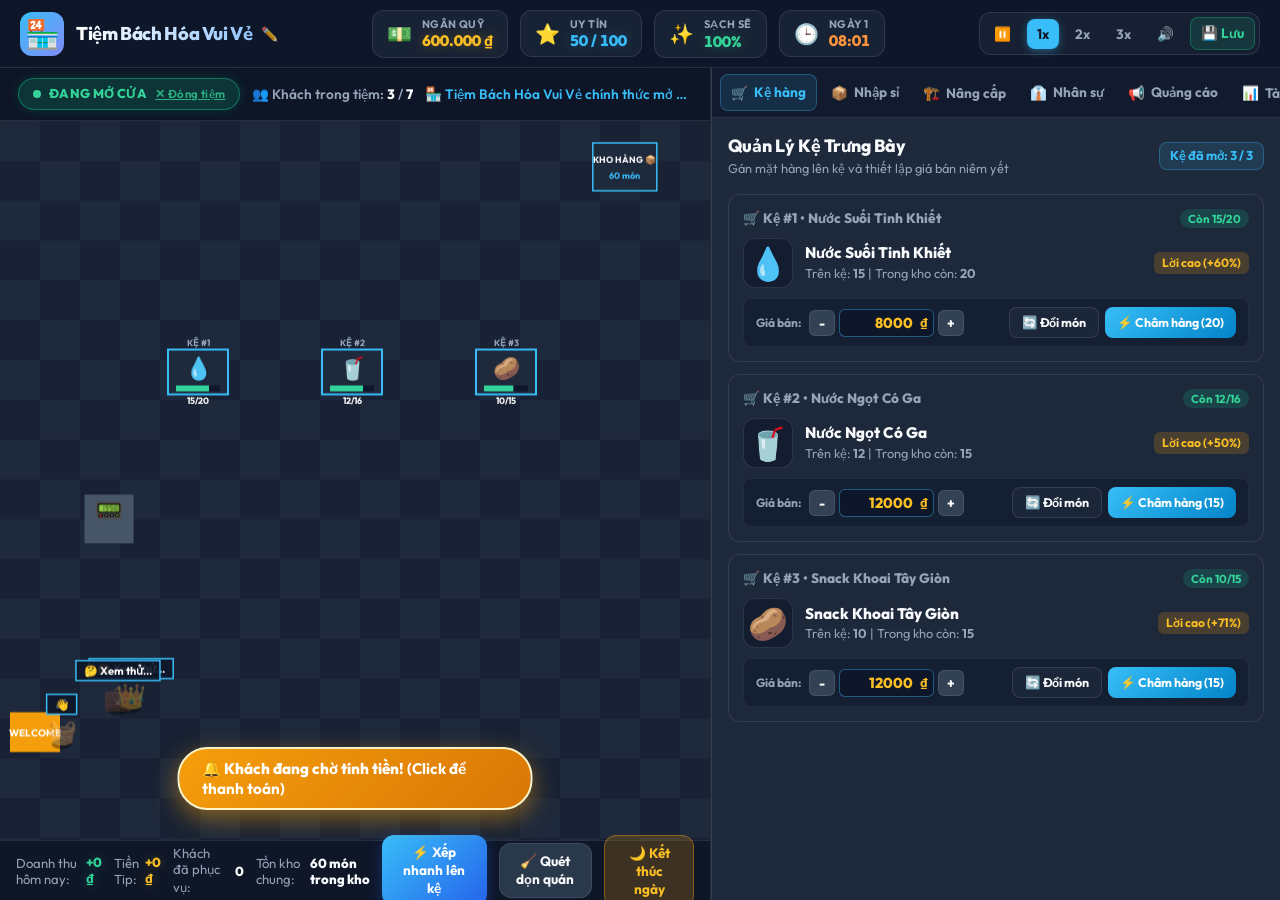
==== shopkeeping_sim/index.html @ 3ed3122b "init" ====
<!DOCTYPE html>
<html lang="vi">
<head>
  <meta charset="UTF-8">
  <meta name="viewport" content="width=device-width, initial-scale=1.0">
  <title>Shopkeeper Simulator - Tiệm Tạp Hóa Thịnh Vượng</title>
  <meta name="description" content="Game mô phỏng quản lý tiệm tạp hóa, siêu thị mini vui nhộn với đầy đủ tính năng nhập hàng, định giá, nâng cấp, nhân viên và sự kiện ngẫu nhiên!">
  <link rel="preconnect" href="https://fonts.googleapis.com">
  <link rel="preconnect" href="https://fonts.gstatic.com" crossorigin>
  <link href="https://fonts.googleapis.com/css2?family=Outfit:wght@400;500;600;700;800&family=Nunito:wght@400;600;700;800;900&display=swap" rel="stylesheet">
  <link rel="stylesheet" href="style.css">
</head>
<body>
  <div id="game-container">
    <!-- TOP HEADER / STATUS BAR -->
    <header id="top-bar">
      <div class="brand">
        <span class="store-icon">🏪</span>
        <div class="store-name-container">
          <h1 id="store-name-display" title="Nhấp để đổi tên">Tiệm Bách Hóa Vui Vẻ</h1>
          <button id="btn-edit-name" title="Đổi tên quán">✏️</button>
        </div>
      </div>

      <div class="stats-group">
        <div class="stat-pill money-pill" title="Tiền mặt hiện tại">
          <span class="pill-icon">💵</span>
          <div class="pill-info">
            <span class="pill-label">Ngân quỹ</span>
            <span id="stat-money" class="pill-value text-gold">500.000 ₫</span>
          </div>
        </div>

        <div class="stat-pill rep-pill" title="Danh tiếng cửa hàng (Ảnh hưởng đến lượng khách)">
          <span class="pill-icon">⭐</span>
          <div class="pill-info">
            <span class="pill-label">Uy tín</span>
            <span id="stat-reputation" class="pill-value text-cyan">50 / 100</span>
          </div>
        </div>

        <div class="stat-pill cleanliness-pill" title="Độ sạch sẽ cửa hàng">
          <span class="pill-icon">✨</span>
          <div class="pill-info">
            <span class="pill-label">Sạch sẽ</span>
            <span id="stat-cleanliness" class="pill-value text-green">100%</span>
          </div>
        </div>

        <div class="stat-pill time-pill" title="Thời gian trong ngày">
          <span class="pill-icon">🕒</span>
          <div class="pill-info">
            <span class="pill-label" id="day-counter">Ngày 1</span>
            <span id="clock-display" class="pill-value text-orange">08:00</span>
          </div>
        </div>
      </div>

      <div class="speed-controls">
        <button id="btn-speed-pause" class="btn-ctrl" title="Tạm dừng">⏸️</button>
        <button id="btn-speed-1" class="btn-ctrl active" title="Tốc độ 1x">1x</button>
        <button id="btn-speed-2" class="btn-ctrl" title="Tốc độ 2x">2x</button>
        <button id="btn-speed-3" class="btn-ctrl" title="Tốc độ 3x">3x</button>
        <button id="btn-audio-toggle" class="btn-ctrl" title="Bật/Tắt âm thanh">🔊</button>
        <button id="btn-quick-save" class="btn-ctrl btn-save-quick" title="Lưu game ngay lập tức">💾 Lưu</button>
      </div>
    </header>

    <!-- FLOATING TOAST NOTIFICATION CONTAINER -->
    <div id="game-toast-container" class="toast-container"></div>

    <!-- MAIN INTERFACE: CANVAS SIMULATION + RIGHT CONTROL TABS -->
    <main id="main-content">
      <!-- LEFT: INTERACTIVE SHOP CANVAS & BOTTOM QUICK ACTIONS -->
      <section id="shop-view-section">
        <div class="canvas-header-info">
          <button id="btn-toggle-store" class="store-status-btn open" title="Nhấp để Mở hoặc Đóng cửa hàng">
            <span class="pulse-dot"></span>
            <span id="store-status-text">ĐANG MỞ CỬA</span>
            <span class="status-action-hint">✕ Đóng tiệm</span>
          </button>
          <div class="visitors-badge">👥 Khách trong tiệm: <span id="customer-count">0</span> / <span id="store-capacity">6</span></div>
          <div class="event-ticker" id="event-ticker">Chào mừng đến với cửa hàng! Hãy nhập hàng lên kệ để bắt đầu bán.</div>
        </div>

        <div class="canvas-wrapper">
          <canvas id="shop-canvas"></canvas>
          <!-- Floating interactive overlays / notifications on canvas -->
          <div id="canvas-overlay-container"></div>
          <!-- Quick cashier register prompt mini-game or manual click -->
          <div id="cashier-zone-prompt" class="cashier-prompt hidden">
            <div class="cashier-bubble">
              <span class="bubble-icon">🔔</span>
              <span>Khách đang chờ tính tiền! <b>(Click để thanh toán)</b></span>
            </div>
          </div>
          <!-- Banner overlay when shop is closed -->
          <div id="shop-closed-banner" class="shop-closed-overlay hidden">
            <div class="closed-card">
              <div class="closed-icon">🔒</div>
              <h3>CỬA HÀNG ĐANG TẠM ĐÓNG</h3>
              <p>Khách sẽ không vào. Bạn có thể thoải mái nhập hàng, đổi giá, sắp xếp kệ hoặc dọn dẹp quán!</p>
              <div class="closed-action-buttons">
                <button id="btn-overlay-reopen" class="btn-primary-small">🟢 Mở Cửa Đón Khách</button>
                <button id="btn-overlay-endday" class="btn-secondary-small">🌙 Kết Thúc Ngày Sớm</button>
              </div>
            </div>
          </div>
        </div>

        <!-- BOTTOM QUICK STATS & EVENT FEED -->
        <div id="bottom-quick-bar">
          <div class="quick-metric">
            <span class="metric-title">Doanh thu hôm nay:</span>
            <span id="metric-today-revenue" class="metric-val text-green">+0 ₫</span>
          </div>
          <div class="quick-metric">
            <span class="metric-title">Tiền Tip:</span>
            <span id="metric-today-tips" class="metric-val text-gold">+0 ₫</span>
          </div>
          <div class="quick-metric">
            <span class="metric-title">Khách đã phục vụ:</span>
            <span id="metric-today-served" class="metric-val">0</span>
          </div>
          <div class="quick-metric">
            <span class="metric-title">Tồn kho chung:</span>
            <span id="metric-total-stock" class="metric-val">0 món</span>
          </div>
          <button id="btn-quick-restock" class="btn-action pulse" title="Xếp tự động toàn bộ hàng từ kho lên các kệ còn trống">
            ⚡ Xếp nhanh lên kệ
          </button>
          <button id="btn-clean-store" class="btn-action-secondary" title="Dọn rác, lau sàn tiệm (+10% sạch sẽ)">
            🧹 Quét dọn quán
          </button>
          <button id="btn-end-day-early" class="btn-action-warning" title="Đóng cửa và kết toán doanh thu ngày hôm nay">
            🌙 Kết thúc ngày
          </button>
        </div>
      </section>

      <!-- RIGHT: TABBED MANAGEMENT HUB -->
      <aside id="management-hub">
        <!-- TAB NAVIGATION -->
        <nav class="hub-tabs">
          <button class="hub-tab active" data-tab="tab-shelves">
            <span class="tab-icon">🛒</span>
            <span class="tab-text">Kệ hàng</span>
          </button>
          <button class="hub-tab" data-tab="tab-market">
            <span class="tab-icon">📦</span>
            <span class="tab-text">Nhập sỉ</span>
          </button>
          <button class="hub-tab" data-tab="tab-upgrades">
            <span class="tab-icon">🏗️</span>
            <span class="tab-text">Nâng cấp</span>
          </button>
          <button class="hub-tab" data-tab="tab-staff">
            <span class="tab-icon">👔</span>
            <span class="tab-text">Nhân sự</span>
          </button>
          <button class="hub-tab" data-tab="tab-marketing">
            <span class="tab-icon">📢</span>
            <span class="tab-text">Quảng cáo</span>
          </button>
          <button class="hub-tab" data-tab="tab-finance">
            <span class="tab-icon">📊</span>
            <span class="tab-text">Tài chính</span>
          </button>
        </nav>

        <!-- TAB CONTENTS -->
        <div class="hub-content-container">
          <!-- 1. TAB SHELVES & PRICING -->
          <div id="tab-shelves" class="tab-pane active">
            <div class="pane-header">
              <div class="pane-title-group">
                <h3>Quản Lý Kệ Trưng Bày</h3>
                <p class="subtext">Gán mặt hàng lên kệ và thiết lập giá bán niêm yết</p>
              </div>
              <span class="shelf-count-badge" id="shelf-usage-badge">Kệ: 3 / 3</span>
            </div>

            <!-- Shelf Grid -->
            <div id="shelves-list" class="shelves-grid">
              <!-- Dynamically populated via JS -->
            </div>
          </div>

          <!-- 2. TAB WHOLESALE MARKET -->
          <div id="tab-market" class="tab-pane">
            <div class="pane-header">
              <div class="pane-title-group">
                <h3>Chợ Đầu Mối (Nhập Hàng Sỉ)</h3>
                <p class="subtext">Giá cả biến động hàng ngày theo thị trường. Nhập nhiều để có giá tốt!</p>
              </div>
              <div class="warehouse-badge">
                Kho: <span id="wh-used">0</span> / <span id="wh-max">50</span>
              </div>
            </div>

            <div class="category-filter-bar" id="market-filter-bar">
              <button class="filter-chip active" data-cat="all">Tất cả</button>
              <button class="filter-chip" data-cat="drink">🥤 Đồ uống</button>
              <button class="filter-chip" data-cat="snack">🍿 Bánh kẹo</button>
              <button class="filter-chip" data-cat="food">🍜 Đồ ăn nhanh</button>
              <button class="filter-chip" data-cat="daily">🧴 Nhu yếu phẩm</button>
              <button class="filter-chip" data-cat="tech">🎧 Điện tử</button>
            </div>

            <div id="market-items-list" class="market-catalog">
              <!-- Dynamically populated -->
            </div>
          </div>

          <!-- 3. TAB STORE UPGRADES -->
          <div id="tab-upgrades" class="tab-pane">
            <div class="pane-header">
              <div class="pane-title-group">
                <h3>Nâng Cấp Cửa Hàng & Tiện Ích</h3>
                <p class="subtext">Tăng sức chứa, mở thêm kệ, thu hút khách VIP và tăng tốc thanh toán</p>
              </div>
            </div>

            <div id="upgrades-list" class="upgrades-container">
              <!-- Dynamically populated -->
            </div>
          </div>

          <!-- 4. TAB STAFF / NHÂN SỰ -->
          <div id="tab-staff" class="tab-pane">
            <div class="pane-header">
              <div class="pane-title-group">
                <h3>Tuyển Dụng & Nhân Sự</h3>
                <p class="subtext">Thuê nhân viên giúp tự động hóa khâu thu ngân, bốc dỡ hàng và quét dọn</p>
              </div>
              <span class="wage-summary-badge" id="daily-wage-badge">Lương/ngày: 0 ₫</span>
            </div>

            <div id="staff-list" class="staff-container">
              <!-- Dynamically populated -->
            </div>
          </div>

          <!-- 5. TAB MARKETING -->
          <div id="tab-marketing" class="tab-pane">
            <div class="pane-header">
              <div class="pane-title-group">
                <h3>Chiến Dịch Truyền Thông & Marketing</h3>
                <p class="subtext">Quảng bá cửa hàng để thu hút đông đảo khách và nhiều tệp khách hàng sang chảnh</p>
              </div>
            </div>

            <div id="marketing-list" class="marketing-container">
              <!-- Dynamically populated -->
            </div>
          </div>

          <!-- 6. TAB FINANCE & LOGS -->
          <div id="tab-finance" class="tab-pane">
            <div class="pane-header">
              <div class="pane-title-group">
                <h3>Báo Cáo Tài Chính & Lịch Sử</h3>
                <p class="subtext">Theo dõi doanh thu, chi phí, biên lợi nhuận và đánh giá từ khách</p>
              </div>
            </div>

            <div class="finance-cards-row">
              <div class="fin-card">
                <span class="fin-label">Tổng doanh thu tích lũy</span>
                <span id="fin-alltime-rev" class="fin-val text-green">0 ₫</span>
              </div>
              <div class="fin-card">
                <span class="fin-label">Tổng tiền Tip tích lũy</span>
                <span id="fin-alltime-tips" class="fin-val text-gold">0 ₫</span>
              </div>
              <div class="fin-card">
                <span class="fin-label">Tổng lợi nhuận ròng</span>
                <span id="fin-alltime-profit" class="fin-val text-gold">0 ₫</span>
              </div>
              <div class="fin-card">
                <span class="fin-label">Tổng khách đã phục vụ</span>
                <span id="fin-alltime-customers" class="fin-val text-cyan">0</span>
              </div>
              <div class="fin-card">
                <span class="fin-label">Khách hài lòng</span>
                <span id="fin-satisfaction-rate" class="fin-val text-orange">100%</span>
              </div>
            </div>

            <h4 class="section-title">Nhật ký hoạt động gần đây</h4>
            <div id="activity-log" class="activity-log-box">
              <!-- Logs populated here -->
            </div>

            <div class="save-game-controls">
              <button id="btn-manual-save" class="btn-util">💾 Lưu Game</button>
              <button id="btn-export-save" class="btn-util">📤 Xuất Save</button>
              <button id="btn-import-save" class="btn-util">📥 Nhập Save</button>
              <button id="btn-reset-game" class="btn-util btn-danger">🔄 Chơi lại từ đầu</button>
            </div>
          </div>
        </div>
      </aside>
    </main>
  </div>

  <!-- MODAL: DAILY END SUMMARY REPORT -->
  <div id="modal-daily-report" class="modal-backdrop hidden">
    <div class="modal-card report-modal">
      <div class="modal-header">
        <div class="report-title-icon">📊</div>
        <div>
          <h2 id="report-day-title">Tổng Kết Ngày 1</h2>
          <p class="report-subtitle">Cửa hàng đóng cửa nghỉ ngơi & kiểm toán doanh thu</p>
        </div>
      </div>

      <div class="modal-body">
        <div class="report-summary-box">
          <div class="report-line">
            <span>Doanh thu bán lẻ:</span>
            <b id="rep-income" class="text-green">+0 ₫</b>
          </div>
          <div class="report-line">
            <span>Tiền Tip khách tặng 💖:</span>
            <b id="rep-tips" class="text-gold">+0 ₫</b>
          </div>
          <div class="report-line">
            <span>Tiền vốn nhập hàng:</span>
            <b id="rep-cost-goods" class="text-danger">-0 ₫</b>
          </div>
          <div class="report-line">
            <span>Chi phí mặt bằng & điện nước:</span>
            <b id="rep-rent" class="text-danger">-50.000 ₫</b>
          </div>
          <div class="report-line">
            <span>Tiền lương nhân viên:</span>
            <b id="rep-wages" class="text-danger">-0 ₫</b>
          </div>
          <div class="report-line">
            <span>Chi phí Marketing:</span>
            <b id="rep-marketing" class="text-danger">-0 ₫</b>
          </div>
          <hr class="report-divider">
          <div class="report-line total-line">
            <span>LỢI NHUẬN RÒNG TRONG NGÀY:</span>
            <b id="rep-net-profit" class="text-gold">+0 ₫</b>
          </div>
        </div>

        <div class="report-customer-feedback">
          <h4>Nhận xét của khách hàng hôm nay:</h4>
          <div id="report-reviews-container" class="reviews-list">
            <!-- Review items -->
          </div>
        </div>
      </div>

      <div class="modal-footer">
        <button id="btn-start-next-day" class="btn-primary-large">
          ☀️ Bắt đầu Ngày Mới Tiếp Theo
        </button>
      </div>
    </div>
  </div>

  <!-- MODAL: RANDOM EVENT POPUP -->
  <div id="modal-event" class="modal-backdrop hidden">
    <div class="modal-card event-modal">
      <div class="event-icon-badge" id="event-modal-icon">⚡</div>
      <h2 id="event-modal-title">Sự Kiện Bất Ngờ!</h2>
      <p id="event-modal-desc" class="event-desc">Nội dung sự kiện...</p>
      <div id="event-modal-choices" class="event-choices-row">
        <!-- Option buttons dynamically generated -->
      </div>
    </div>
  </div>

  <!-- MODAL: ASSIGN ITEM TO SHELF -->
  <div id="modal-assign-shelf" class="modal-backdrop hidden">
    <div class="modal-card shelf-assign-modal">
      <div class="modal-header">
        <h3 id="assign-shelf-title">Chọn Món Hàng Bày Lên Kệ</h3>
        <button class="btn-close-modal" id="btn-close-assign-modal">✕</button>
      </div>
      <div class="modal-body">
        <p class="subtext">Chọn một loại hàng hóa từ Kho lưu trữ để đặt lên kệ này:</p>
        <div id="warehouse-selection-grid" class="wh-pick-grid">
          <!-- Selection items -->
        </div>
      </div>
    </div>
  </div>

  <!-- HIDDEN FILE INPUT FOR IMPORT -->
  <input type="file" id="file-input-save" accept=".json" style="display: none;">

  <!-- SCRIPTS -->
  <script src="audio.js"></script>
  <script src="data.js"></script>
  <script src="game.js"></script>
</body>
</html>
---- shopkeeping_sim/style.css ----
:root {
  --bg-dark: #0f172a;
  --bg-panel: #1e293b;
  --bg-card: rgba(30, 41, 59, 0.85);
  --bg-card-hover: rgba(51, 65, 85, 0.9);
  --bg-subtle: #334155;
  --border-color: rgba(148, 163, 184, 0.18);
  --border-glow: rgba(56, 189, 248, 0.4);
  
  --primary: #38bdf8;
  --primary-hover: #0ea5e9;
  --secondary: #818cf8;
  --accent: #f59e0b;
  --success: #10b981;
  --danger: #ef4444;
  --warning: #f59e0b;
  --info: #06b6d4;

  --text-main: #f8fafc;
  --text-muted: #94a3b8;
  --text-dim: #64748b;
  
  --radius-sm: 8px;
  --radius-md: 12px;
  --radius-lg: 16px;
  --radius-xl: 20px;

  --shadow-sm: 0 2px 8px rgba(0, 0, 0, 0.2);
  --shadow-md: 0 6px 20px rgba(0, 0, 0, 0.3);
  --shadow-lg: 0 12px 32px rgba(0, 0, 0, 0.45);
  --shadow-glow: 0 0 20px rgba(56, 189, 248, 0.25);
  --shadow-gold: 0 0 20px rgba(245, 158, 11, 0.3);
}

* {
  margin: 0;
  padding: 0;
  box-sizing: border-box;
  font-family: 'Outfit', 'Nunito', -apple-system, BlinkMacSystemFont, sans-serif;
  user-select: none;
}

body {
  background-color: var(--bg-dark);
  color: var(--text-main);
  min-height: 100vh;
  display: flex;
  flex-direction: column;
  overflow: hidden;
  background-image: 
    radial-gradient(circle at 10% 20%, rgba(56, 189, 248, 0.08) 0%, transparent 40%),
    radial-gradient(circle at 90% 80%, rgba(129, 140, 248, 0.08) 0%, transparent 40%),
    radial-gradient(circle at 50% 50%, rgba(16, 185, 129, 0.04) 0%, transparent 60%);
}

/* CONTAINER */
#game-container {
  display: flex;
  flex-direction: column;
  height: 100vh;
  width: 100vw;
  overflow: hidden;
}

/* TOP STATUS BAR */
#top-bar {
  height: 68px;
  background: rgba(15, 23, 42, 0.9);
  backdrop-filter: blur(12px);
  border-bottom: 1px solid var(--border-color);
  display: flex;
  align-items: center;
  justify-content: space-between;
  padding: 0 20px;
  gap: 16px;
  z-index: 20;
}

.brand {
  display: flex;
  align-items: center;
  gap: 12px;
}

.store-icon {
  font-size: 28px;
  background: linear-gradient(135deg, #38bdf8, #818cf8);
  border-radius: 12px;
  width: 44px;
  height: 44px;
  display: flex;
  align-items: center;
  justify-content: center;
  box-shadow: var(--shadow-sm);
}

.store-name-container {
  display: flex;
  align-items: center;
  gap: 8px;
}

.store-name-container h1 {
  font-size: 1.15rem;
  font-weight: 800;
  letter-spacing: -0.02em;
  background: linear-gradient(to right, #ffffff, #93c5fd);
  -webkit-background-clip: text;
  -webkit-text-fill-color: transparent;
  cursor: pointer;
}

#btn-edit-name {
  background: transparent;
  border: none;
  cursor: pointer;
  font-size: 14px;
  opacity: 0.7;
  transition: opacity 0.2s, transform 0.2s;
}
#btn-edit-name:hover {
  opacity: 1;
  transform: scale(1.15);
}

.stats-group {
  display: flex;
  align-items: center;
  gap: 12px;
  flex-wrap: wrap;
}

.stat-pill {
  display: flex;
  align-items: center;
  gap: 10px;
  background: rgba(30, 41, 59, 0.7);
  border: 1px solid var(--border-color);
  border-radius: var(--radius-md);
  padding: 6px 14px;
  transition: all 0.2s ease;
}
.stat-pill:hover {
  background: rgba(51, 65, 85, 0.8);
  border-color: rgba(56, 189, 248, 0.4);
  transform: translateY(-1px);
}

.pill-icon {
  font-size: 20px;
}
.pill-info {
  display: flex;
  flex-direction: column;
}
.pill-label {
  font-size: 0.68rem;
  text-transform: uppercase;
  font-weight: 700;
  color: var(--text-muted);
  letter-spacing: 0.04em;
}
.pill-value {
  font-size: 0.95rem;
  font-weight: 800;
  font-feature-settings: "tnum";
}

.text-gold { color: #fbbf24; text-shadow: 0 0 12px rgba(251, 191, 36, 0.3); }
.text-cyan { color: #38bdf8; text-shadow: 0 0 12px rgba(56, 189, 248, 0.3); }
.text-green { color: #34d399; text-shadow: 0 0 12px rgba(52, 211, 153, 0.3); }
.text-orange { color: #fb923c; }
.text-danger { color: #f87171; }

.speed-controls {
  display: flex;
  align-items: center;
  gap: 6px;
  background: rgba(30, 41, 59, 0.6);
  padding: 4px;
  border-radius: var(--radius-md);
  border: 1px solid var(--border-color);
}

.btn-ctrl {
  background: transparent;
  border: none;
  color: var(--text-muted);
  font-size: 0.85rem;
  font-weight: 700;
  padding: 6px 10px;
  border-radius: var(--radius-sm);
  cursor: pointer;
  transition: all 0.2s ease;
}
.btn-ctrl:hover {
  background: var(--bg-subtle);
  color: var(--text-main);
}
.btn-ctrl.active {
  background: var(--primary);
  color: #0f172a;
  box-shadow: 0 2px 8px rgba(56, 189, 248, 0.4);
}

/* MAIN LAYOUT SPLIT */
#main-content {
  display: flex;
  flex: 1;
  height: calc(100vh - 68px);
  overflow: hidden;
}

/* LEFT: SIMULATION VIEW */
#shop-view-section {
  flex: 1.25;
  display: flex;
  flex-direction: column;
  background: #090e17;
  position: relative;
  border-right: 1px solid var(--border-color);
}

.canvas-header-info {
  display: flex;
  align-items: center;
  justify-content: space-between;
  padding: 10px 18px;
  background: rgba(15, 23, 42, 0.85);
  backdrop-filter: blur(8px);
  border-bottom: 1px solid var(--border-color);
  font-size: 0.85rem;
  gap: 12px;
  z-index: 10;
}

/* STORE STATUS TOGGLE BUTTON */
.store-status-btn {
  display: inline-flex;
  align-items: center;
  gap: 8px;
  padding: 6px 14px;
  border-radius: 20px;
  font-size: 0.8rem;
  font-weight: 800;
  letter-spacing: 0.03em;
  cursor: pointer;
  border: 1px solid transparent;
  transition: all 0.2s ease;
}

.store-status-btn.open {
  background: rgba(16, 185, 129, 0.2);
  color: #34d399;
  border-color: rgba(16, 185, 129, 0.5);
  box-shadow: 0 0 12px rgba(16, 185, 129, 0.2);
}
.store-status-btn.open:hover {
  background: rgba(16, 185, 129, 0.35);
  transform: scale(1.03);
}

.store-status-btn.closed {
  background: rgba(239, 68, 68, 0.2);
  color: #f87171;
  border-color: rgba(239, 68, 68, 0.5);
  box-shadow: 0 0 12px rgba(239, 68, 68, 0.2);
}
.store-status-btn.closed:hover {
  background: rgba(239, 68, 68, 0.35);
  transform: scale(1.03);
}

.status-action-hint {
  font-size: 0.72rem;
  opacity: 0.8;
  font-weight: 600;
  text-decoration: underline;
}

.badge {
  display: inline-flex;
  align-items: center;
  gap: 6px;
  padding: 4px 10px;
  border-radius: 20px;
  font-size: 0.75rem;
  font-weight: 800;
  letter-spacing: 0.03em;
}
.live-badge {
  background: rgba(16, 185, 129, 0.2);
  color: #34d399;
  border: 1px solid rgba(16, 185, 129, 0.4);
}
.pulse-dot {
  width: 8px;
  height: 8px;
  border-radius: 50%;
  background: currentColor;
  animation: pulse-ring 1.5s infinite;
}
@keyframes pulse-ring {
  0% { transform: scale(0.9); opacity: 0.8; }
  50% { transform: scale(1.3); opacity: 1; box-shadow: 0 0 10px currentColor; }
  100% { transform: scale(0.9); opacity: 0.8; }
}

/* SHOP CLOSED BANNER OVERLAY */
.shop-closed-overlay {
  position: absolute;
  top: 0;
  left: 0;
  right: 0;
  bottom: 0;
  background: rgba(15, 23, 42, 0.75);
  backdrop-filter: blur(4px);
  display: flex;
  align-items: center;
  justify-content: center;
  z-index: 30;
  animation: fadeIn 0.25s ease-out;
}
.shop-closed-overlay.hidden {
  display: none;
}

.closed-card {
  background: rgba(30, 41, 59, 0.95);
  border: 2px solid rgba(239, 68, 68, 0.4);
  border-radius: var(--radius-lg);
  padding: 24px;
  text-align: center;
  max-width: 420px;
  box-shadow: var(--shadow-lg);
  display: flex;
  flex-direction: column;
  align-items: center;
  gap: 12px;
}
.closed-icon {
  font-size: 42px;
}
.closed-card h3 {
  font-size: 1.15rem;
  color: #f87171;
  font-weight: 900;
  letter-spacing: 0.02em;
}
.closed-card p {
  font-size: 0.85rem;
  color: #cbd5e1;
  line-height: 1.4;
}
.closed-action-buttons {
  display: flex;
  gap: 10px;
  margin-top: 8px;
  width: 100%;
}
.btn-primary-small {
  flex: 1;
  background: linear-gradient(135deg, #10b981, #059669);
  color: white;
  border: none;
  border-radius: var(--radius-md);
  padding: 10px;
  font-size: 0.85rem;
  font-weight: 800;
  cursor: pointer;
  box-shadow: 0 4px 12px rgba(16, 185, 129, 0.3);
  transition: all 0.2s;
}
.btn-primary-small:hover {
  transform: translateY(-2px);
  box-shadow: 0 6px 18px rgba(16, 185, 129, 0.5);
}

.btn-secondary-small {
  flex: 1;
  background: rgba(51, 65, 85, 0.9);
  color: #f8fafc;
  border: 1px solid var(--border-color);
  border-radius: var(--radius-md);
  padding: 10px;
  font-size: 0.85rem;
  font-weight: 800;
  cursor: pointer;
  transition: all 0.2s;
}
.btn-secondary-small:hover {
  background: rgba(71, 85, 105, 1);
  transform: translateY(-2px);
}

.btn-action-warning {
  background: rgba(245, 158, 11, 0.2);
  color: #fbbf24;
  border: 1px solid rgba(245, 158, 11, 0.4);
  font-weight: 700;
  font-size: 0.85rem;
  padding: 8px 14px;
  border-radius: var(--radius-md);
  cursor: pointer;
  transition: all 0.2s;
}
.btn-action-warning:hover {
  background: rgba(245, 158, 11, 0.35);
  transform: translateY(-2px);
}

.visitors-badge {
  color: var(--text-muted);
  font-weight: 600;
}
.visitors-badge span {
  color: var(--text-main);
  font-weight: 800;
}

.event-ticker {
  flex: 1;
  text-align: right;
  white-space: nowrap;
  overflow: hidden;
  text-overflow: ellipsis;
  color: #38bdf8;
  font-weight: 600;
}

/* CANVAS WRAPPER */
.canvas-wrapper {
  flex: 1;
  position: relative;
  overflow: hidden;
  display: flex;
  align-items: center;
  justify-content: center;
  background: #111827;
}

#shop-canvas {
  display: block;
  width: 100%;
  height: 100%;
  cursor: crosshair;
}

#canvas-overlay-container {
  position: absolute;
  top: 0;
  left: 0;
  right: 0;
  bottom: 0;
  pointer-events: none;
}

/* FLOATING COIN ANIMATION */
.floating-text {
  position: absolute;
  font-weight: 900;
  font-size: 1.1rem;
  pointer-events: none;
  animation: floatUpFade 1.2s forwards cubic-bezier(0.2, 0.8, 0.2, 1);
  text-shadow: 0 2px 8px rgba(0,0,0,0.8);
  z-index: 50;
}
@keyframes floatUpFade {
  0% { opacity: 0; transform: translateY(0) scale(0.7); }
  20% { opacity: 1; transform: translateY(-10px) scale(1.1); }
  100% { opacity: 0; transform: translateY(-45px) scale(0.9); }
}

/* CASHIER PROMPT BUTTON OVERLAY */
.cashier-prompt {
  position: absolute;
  bottom: 30px;
  left: 50%;
  transform: translateX(-50%);
  background: linear-gradient(135deg, #f59e0b, #d97706);
  color: #ffffff;
  padding: 10px 22px;
  border-radius: 30px;
  cursor: pointer;
  box-shadow: 0 8px 25px rgba(245, 158, 11, 0.5);
  font-size: 0.95rem;
  font-weight: 800;
  display: flex;
  align-items: center;
  gap: 10px;
  animation: bouncePrompt 0.8s infinite alternate;
  z-index: 40;
  border: 2px solid #fef3c7;
  transition: all 0.2s ease;
}
.cashier-prompt:hover {
  transform: translateX(-50%) scale(1.05);
}
@keyframes bouncePrompt {
  0% { transform: translateX(-50%) translateY(0); }
  100% { transform: translateX(-50%) translateY(-8px); }
}

/* BOTTOM ACTION BAR */
#bottom-quick-bar {
  height: 60px;
  background: rgba(15, 23, 42, 0.95);
  border-top: 1px solid var(--border-color);
  display: flex;
  align-items: center;
  justify-content: space-between;
  padding: 0 16px;
  gap: 12px;
  z-index: 10;
}

.quick-metric {
  display: flex;
  align-items: center;
  gap: 6px;
  font-size: 0.82rem;
}
.metric-title {
  color: var(--text-muted);
}
.metric-val {
  font-weight: 800;
}

.btn-action {
  background: linear-gradient(135deg, #38bdf8, #2563eb);
  color: white;
  border: none;
  font-weight: 700;
  font-size: 0.85rem;
  padding: 8px 16px;
  border-radius: var(--radius-md);
  cursor: pointer;
  box-shadow: 0 4px 14px rgba(37, 99, 235, 0.35);
  transition: all 0.2s ease;
}
.btn-action:hover {
  transform: translateY(-2px);
  box-shadow: 0 6px 20px rgba(56, 189, 248, 0.5);
}

.btn-action-secondary {
  background: rgba(51, 65, 85, 0.8);
  color: var(--text-main);
  border: 1px solid var(--border-color);
  font-weight: 700;
  font-size: 0.85rem;
  padding: 8px 14px;
  border-radius: var(--radius-md);
  cursor: pointer;
  transition: all 0.2s;
}
.btn-action-secondary:hover {
  background: rgba(71, 85, 105, 1);
  transform: translateY(-2px);
}

/* RIGHT: MANAGEMENT HUB */
#management-hub {
  flex: 1;
  display: flex;
  flex-direction: column;
  background: var(--bg-panel);
  min-width: 480px;
  max-width: 600px;
  border-left: 1px solid var(--border-color);
  overflow: hidden;
}

/* TABS */
.hub-tabs {
  display: flex;
  background: rgba(15, 23, 42, 0.8);
  border-bottom: 1px solid var(--border-color);
  padding: 6px 8px;
  gap: 4px;
  overflow-x: auto;
}
.hub-tabs::-webkit-scrollbar {
  height: 4px;
}
.hub-tabs::-webkit-scrollbar-thumb {
  background: var(--bg-subtle);
  border-radius: 4px;
}

.hub-tab {
  flex: 1;
  display: flex;
  align-items: center;
  justify-content: center;
  gap: 6px;
  background: transparent;
  border: none;
  color: var(--text-muted);
  padding: 8px 10px;
  border-radius: var(--radius-sm);
  font-size: 0.85rem;
  font-weight: 700;
  cursor: pointer;
  white-space: nowrap;
  transition: all 0.2s ease;
}
.hub-tab:hover {
  color: var(--text-main);
  background: rgba(51, 65, 85, 0.5);
}
.hub-tab.active {
  color: #38bdf8;
  background: rgba(56, 189, 248, 0.12);
  border: 1px solid rgba(56, 189, 248, 0.3);
}

/* TAB CONTENT CONTAINER */
.hub-content-container {
  flex: 1;
  overflow-y: auto;
  padding: 16px;
}
.hub-content-container::-webkit-scrollbar {
  width: 6px;
}
.hub-content-container::-webkit-scrollbar-thumb {
  background: var(--bg-subtle);
  border-radius: 4px;
}

.tab-pane {
  display: none;
  flex-direction: column;
  gap: 16px;
}
.tab-pane.active {
  display: flex;
}

.pane-header {
  display: flex;
  align-items: center;
  justify-content: space-between;
  gap: 12px;
}
.pane-title-group h3 {
  font-size: 1.1rem;
  font-weight: 800;
  color: var(--text-main);
}
.pane-title-group .subtext {
  font-size: 0.8rem;
  color: var(--text-muted);
  margin-top: 2px;
}

.shelf-count-badge, .warehouse-badge, .wage-summary-badge {
  background: rgba(56, 189, 248, 0.12);
  color: #38bdf8;
  border: 1px solid rgba(56, 189, 248, 0.3);
  padding: 4px 10px;
  border-radius: var(--radius-sm);
  font-size: 0.8rem;
  font-weight: 700;
  white-space: nowrap;
}

/* CATEGORY FILTERS */
.category-filter-bar {
  display: flex;
  gap: 6px;
  overflow-x: auto;
  padding-bottom: 4px;
}
.filter-chip {
  background: rgba(30, 41, 59, 0.8);
  border: 1px solid var(--border-color);
  color: var(--text-muted);
  padding: 6px 12px;
  border-radius: 20px;
  font-size: 0.8rem;
  font-weight: 600;
  cursor: pointer;
  white-space: nowrap;
  transition: all 0.2s;
}
.filter-chip:hover {
  background: var(--bg-subtle);
  color: var(--text-main);
}
.filter-chip.active {
  background: var(--primary);
  color: #0f172a;
  border-color: var(--primary);
  font-weight: 800;
}

/* SHELVES CARDS */
.shelves-grid {
  display: grid;
  grid-template-columns: 1fr;
  gap: 12px;
}

.shelf-card {
  background: var(--bg-card);
  border: 1px solid var(--border-color);
  border-radius: var(--radius-md);
  padding: 14px;
  display: flex;
  flex-direction: column;
  gap: 10px;
  transition: all 0.2s ease;
  position: relative;
  backdrop-filter: blur(8px);
}
.shelf-card:hover {
  border-color: rgba(56, 189, 248, 0.4);
  box-shadow: var(--shadow-md);
}
.shelf-card.empty-shelf {
  border-style: dashed;
  background: rgba(30, 41, 59, 0.4);
}

.shelf-top-row {
  display: flex;
  align-items: center;
  justify-content: space-between;
}
.shelf-number {
  font-size: 0.85rem;
  font-weight: 800;
  color: #94a3b8;
  display: flex;
  align-items: center;
  gap: 6px;
}
.shelf-status-pill {
  font-size: 0.72rem;
  font-weight: 700;
  padding: 2px 8px;
  border-radius: 10px;
}
.status-stocked { background: rgba(16, 185, 129, 0.2); color: #34d399; }
.status-empty { background: rgba(239, 68, 68, 0.2); color: #f87171; }
.status-low { background: rgba(245, 158, 11, 0.2); color: #fbbf24; }

.shelf-item-details {
  display: flex;
  align-items: center;
  gap: 12px;
}
.shelf-item-icon {
  font-size: 32px;
  background: rgba(15, 23, 42, 0.6);
  border-radius: var(--radius-md);
  width: 50px;
  height: 50px;
  display: flex;
  align-items: center;
  justify-content: center;
  border: 1px solid var(--border-color);
}
.shelf-item-info {
  flex: 1;
}
.shelf-item-name {
  font-size: 0.95rem;
  font-weight: 800;
}
.shelf-item-counts {
  font-size: 0.8rem;
  color: var(--text-muted);
  margin-top: 2px;
}

.shelf-controls-row {
  display: flex;
  align-items: center;
  justify-content: space-between;
  gap: 8px;
  background: rgba(15, 23, 42, 0.5);
  padding: 8px 12px;
  border-radius: var(--radius-sm);
  border: 1px solid rgba(148, 163, 184, 0.1);
}

.price-input-group {
  display: flex;
  align-items: center;
  gap: 8px;
}
.price-input-label {
  font-size: 0.75rem;
  font-weight: 700;
  color: var(--text-muted);
}
.price-stepper {
  display: flex;
  align-items: center;
  gap: 4px;
}
.btn-step {
  width: 26px;
  height: 26px;
  border-radius: 6px;
  background: var(--bg-subtle);
  border: 1px solid var(--border-color);
  color: white;
  font-weight: 800;
  cursor: pointer;
  display: flex;
  align-items: center;
  justify-content: center;
  transition: background 0.15s;
}
.btn-step:hover {
  background: var(--primary);
  color: #0f172a;
}
.price-input-wrap {
  position: relative;
  display: flex;
  align-items: center;
}
.price-number-input {
  width: 95px;
  height: 28px;
  background: rgba(15, 23, 42, 0.9);
  border: 1px solid rgba(56, 189, 248, 0.4);
  border-radius: 6px;
  color: #fbbf24;
  font-family: 'Outfit', sans-serif;
  font-size: 0.9rem;
  font-weight: 800;
  text-align: right;
  padding: 2px 20px 2px 6px;
  outline: none;
  transition: all 0.2s;
}
.price-number-input:focus {
  border-color: #38bdf8;
  box-shadow: 0 0 8px rgba(56, 189, 248, 0.4);
  background: rgba(30, 41, 59, 1);
}
/* Hide default arrows/spinners on number input */
.price-number-input::-webkit-outer-spin-button,
.price-number-input::-webkit-inner-spin-button {
  -webkit-appearance: none;
  margin: 0;
}
.price-number-input[type=number] {
  -moz-appearance: textfield;
}
.currency-symbol {
  position: absolute;
  right: 6px;
  font-size: 0.8rem;
  font-weight: 800;
  color: #fbbf24;
  pointer-events: none;
}
.price-display {
  font-size: 0.9rem;
  font-weight: 800;
  color: #fbbf24;
  min-width: 80px;
  text-align: center;
}

.margin-pill {
  font-size: 0.75rem;
  font-weight: 700;
  padding: 3px 8px;
  border-radius: 6px;
}
.margin-cheap { background: rgba(56, 189, 248, 0.2); color: #38bdf8; }
.margin-fair { background: rgba(16, 185, 129, 0.2); color: #34d399; }
.margin-expensive { background: rgba(245, 158, 11, 0.2); color: #fbbf24; }
.margin-overpriced { background: rgba(239, 68, 68, 0.2); color: #f87171; }

.shelf-actions {
  display: flex;
  gap: 6px;
}
.btn-shelf-action {
  padding: 6px 12px;
  border-radius: var(--radius-sm);
  font-size: 0.78rem;
  font-weight: 700;
  border: 1px solid var(--border-color);
  background: rgba(30, 41, 59, 0.9);
  color: var(--text-main);
  cursor: pointer;
  transition: all 0.15s;
}
.btn-shelf-action:hover {
  background: var(--bg-subtle);
  border-color: var(--primary);
}
.btn-shelf-action.primary {
  background: linear-gradient(135deg, #38bdf8, #0284c7);
  color: white;
  border: none;
}

/* MARKET CATALOG CARDS */
.market-catalog {
  display: grid;
  grid-template-columns: repeat(auto-fill, minmax(220px, 1fr));
  gap: 12px;
}

.market-card {
  background: var(--bg-card);
  border: 1px solid var(--border-color);
  border-radius: var(--radius-md);
  padding: 12px;
  display: flex;
  flex-direction: column;
  gap: 8px;
  transition: all 0.2s;
  backdrop-filter: blur(8px);
}
.market-card:hover {
  border-color: rgba(56, 189, 248, 0.4);
  transform: translateY(-2px);
  box-shadow: var(--shadow-sm);
}

.item-badge-row {
  display: flex;
  justify-content: space-between;
  align-items: center;
}
.item-category-tag {
  font-size: 0.7rem;
  font-weight: 700;
  text-transform: uppercase;
  color: var(--text-muted);
}
.trend-pill {
  font-size: 0.7rem;
  font-weight: 700;
  padding: 2px 6px;
  border-radius: 4px;
}
.trend-up { background: rgba(239, 68, 68, 0.2); color: #f87171; }
.trend-down { background: rgba(16, 185, 129, 0.2); color: #34d399; }
.trend-flat { background: rgba(148, 163, 184, 0.15); color: #94a3b8; }

.market-item-visual {
  display: flex;
  align-items: center;
  gap: 10px;
}
.item-icon-huge {
  font-size: 34px;
  width: 48px;
  height: 48px;
  display: flex;
  align-items: center;
  justify-content: center;
  background: rgba(15, 23, 42, 0.6);
  border-radius: var(--radius-sm);
  border: 1px solid var(--border-color);
}
.item-title-col {
  flex: 1;
}
.item-title-col h4 {
  font-size: 0.95rem;
  font-weight: 800;
}
.item-stock-info {
  font-size: 0.75rem;
  color: var(--text-muted);
  margin-top: 2px;
}

.market-pricing-row {
  display: flex;
  align-items: center;
  justify-content: space-between;
  font-size: 0.85rem;
}
.cost-label {
  color: var(--text-muted);
}
.cost-price {
  font-weight: 800;
  color: #fbbf24;
}

.buy-buttons-group {
  display: grid;
  grid-template-columns: 1fr 1fr;
  gap: 6px;
  margin-top: 4px;
}
.btn-buy {
  background: rgba(56, 189, 248, 0.15);
  border: 1px solid rgba(56, 189, 248, 0.3);
  color: #38bdf8;
  padding: 6px;
  border-radius: var(--radius-sm);
  font-size: 0.78rem;
  font-weight: 800;
  cursor: pointer;
  transition: all 0.15s;
}
.btn-buy:hover:not(:disabled) {
  background: var(--primary);
  color: #0f172a;
}
.btn-buy:disabled {
  opacity: 0.4;
  cursor: not-allowed;
  border-color: transparent;
}

/* UPGRADES, STAFF & MARKETING CARDS */
.upgrades-container, .staff-container, .marketing-container {
  display: grid;
  grid-template-columns: 1fr;
  gap: 12px;
}

.upgrade-card, .staff-card, .campaign-card {
  background: var(--bg-card);
  border: 1px solid var(--border-color);
  border-radius: var(--radius-md);
  padding: 14px;
  display: flex;
  align-items: center;
  gap: 14px;
  transition: all 0.2s;
  backdrop-filter: blur(8px);
}
.upgrade-card:hover, .staff-card:hover, .campaign-card:hover {
  border-color: rgba(56, 189, 248, 0.4);
  box-shadow: var(--shadow-sm);
}

.card-icon-box {
  font-size: 32px;
  width: 52px;
  height: 52px;
  display: flex;
  align-items: center;
  justify-content: center;
  background: rgba(15, 23, 42, 0.7);
  border-radius: var(--radius-md);
  border: 1px solid var(--border-color);
  flex-shrink: 0;
}

.card-content-col {
  flex: 1;
}
.card-content-col h4 {
  font-size: 0.95rem;
  font-weight: 800;
  display: flex;
  align-items: center;
  gap: 8px;
}
.card-tier-badge {
  font-size: 0.7rem;
  font-weight: 800;
  background: rgba(129, 140, 248, 0.2);
  color: #a5b4fc;
  padding: 2px 6px;
  border-radius: 4px;
}
.card-content-col p {
  font-size: 0.8rem;
  color: var(--text-muted);
  margin: 4px 0;
  line-height: 1.35;
}
.card-effect-tag {
  font-size: 0.75rem;
  font-weight: 700;
  color: #34d399;
}

.btn-purchase-upgrade, .btn-hire-staff, .btn-start-campaign {
  background: linear-gradient(135deg, #10b981, #059669);
  color: white;
  border: none;
  border-radius: var(--radius-md);
  padding: 10px 16px;
  font-size: 0.85rem;
  font-weight: 800;
  cursor: pointer;
  display: flex;
  flex-direction: column;
  align-items: center;
  min-width: 110px;
  box-shadow: 0 4px 12px rgba(16, 185, 129, 0.3);
  transition: all 0.2s;
  flex-shrink: 0;
}
.btn-purchase-upgrade:hover:not(:disabled), .btn-hire-staff:hover:not(:disabled), .btn-start-campaign:hover:not(:disabled) {
  transform: translateY(-2px);
  box-shadow: 0 6px 18px rgba(16, 185, 129, 0.45);
}
.btn-purchase-upgrade:disabled, .btn-hire-staff:disabled, .btn-start-campaign:disabled {
  opacity: 0.45;
  cursor: not-allowed;
  background: var(--bg-subtle);
  box-shadow: none;
}
.btn-price-subtext {
  font-size: 0.75rem;
  font-weight: 700;
  opacity: 0.9;
}

/* FINANCE TAB */
.finance-cards-row {
  display: grid;
  grid-template-columns: 1fr 1fr;
  gap: 10px;
}
.fin-card {
  background: rgba(15, 23, 42, 0.7);
  border: 1px solid var(--border-color);
  border-radius: var(--radius-md);
  padding: 12px;
  display: flex;
  flex-direction: column;
  gap: 4px;
}
.fin-label {
  font-size: 0.72rem;
  text-transform: uppercase;
  font-weight: 700;
  color: var(--text-muted);
}
.fin-val {
  font-size: 1.1rem;
  font-weight: 800;
}

.section-title {
  font-size: 0.9rem;
  font-weight: 800;
  color: var(--text-main);
  margin-top: 6px;
}

.activity-log-box {
  background: rgba(15, 23, 42, 0.8);
  border: 1px solid var(--border-color);
  border-radius: var(--radius-md);
  padding: 12px;
  max-height: 160px;
  overflow-y: auto;
  font-size: 0.78rem;
  display: flex;
  flex-direction: column;
  gap: 6px;
}
.activity-log-box::-webkit-scrollbar {
  width: 4px;
}
.activity-log-box::-webkit-scrollbar-thumb {
  background: var(--bg-subtle);
}
.log-entry {
  display: flex;
  gap: 8px;
  line-height: 1.35;
}
.log-time {
  color: var(--text-dim);
  font-weight: 700;
  white-space: nowrap;
}
.log-msg {
  color: var(--text-muted);
}

.save-game-controls {
  display: grid;
  grid-template-columns: 1fr 1fr;
  gap: 8px;
  margin-top: 10px;
}
.btn-util {
  background: rgba(51, 65, 85, 0.8);
  border: 1px solid var(--border-color);
  color: var(--text-main);
  padding: 8px 12px;
  border-radius: var(--radius-sm);
  font-size: 0.8rem;
  font-weight: 700;
  cursor: pointer;
  transition: all 0.2s;
}
.btn-util:hover {
  background: rgba(71, 85, 105, 1);
  border-color: var(--primary);
}
.btn-danger {
  background: rgba(239, 68, 68, 0.15);
  border-color: rgba(239, 68, 68, 0.3);
  color: #f87171;
}
.btn-danger:hover {
  background: #ef4444;
  color: white;
}

/* MODALS */
.modal-backdrop {
  position: fixed;
  top: 0;
  left: 0;
  right: 0;
  bottom: 0;
  background: rgba(10, 15, 29, 0.85);
  backdrop-filter: blur(8px);
  display: flex;
  align-items: center;
  justify-content: center;
  z-index: 100;
  animation: fadeIn 0.2s ease-out;
}
.modal-backdrop.hidden {
  display: none;
}
@keyframes fadeIn {
  from { opacity: 0; transform: scale(0.97); }
  to { opacity: 1; transform: scale(1); }
}

.modal-card {
  background: #1e293b;
  border: 1px solid rgba(148, 163, 184, 0.25);
  border-radius: var(--radius-xl);
  padding: 24px;
  box-shadow: var(--shadow-lg);
  max-width: 540px;
  width: 90%;
  display: flex;
  flex-direction: column;
  gap: 16px;
  position: relative;
}

.modal-header {
  display: flex;
  align-items: center;
  gap: 12px;
}
.btn-close-modal {
  margin-left: auto;
  background: transparent;
  border: none;
  color: var(--text-muted);
  font-size: 1.2rem;
  cursor: pointer;
  padding: 4px 8px;
}
.btn-close-modal:hover {
  color: white;
}

/* REPORT MODAL */
.report-modal {
  max-width: 580px;
}
.report-title-icon {
  font-size: 38px;
  background: rgba(56, 189, 248, 0.15);
  border-radius: var(--radius-md);
  width: 54px;
  height: 54px;
  display: flex;
  align-items: center;
  justify-content: center;
}
.report-subtitle {
  font-size: 0.82rem;
  color: var(--text-muted);
}

.report-summary-box {
  background: rgba(15, 23, 42, 0.8);
  border: 1px solid var(--border-color);
  border-radius: var(--radius-md);
  padding: 14px 18px;
  display: flex;
  flex-direction: column;
  gap: 8px;
  font-size: 0.9rem;
}
.report-line {
  display: flex;
  justify-content: space-between;
  align-items: center;
}
.report-divider {
  border: none;
  border-top: 1px dashed var(--border-color);
  margin: 4px 0;
}
.total-line {
  font-size: 1.05rem;
  font-weight: 800;
}

.report-customer-feedback h4 {
  font-size: 0.88rem;
  font-weight: 800;
  margin-bottom: 8px;
  color: #93c5fd;
}
.reviews-list {
  display: flex;
  flex-direction: column;
  gap: 6px;
  max-height: 120px;
  overflow-y: auto;
}
.review-bubble {
  background: rgba(15, 23, 42, 0.5);
  border-left: 3px solid var(--primary);
  padding: 6px 10px;
  border-radius: 4px;
  font-size: 0.78rem;
  color: var(--text-muted);
}
.review-bubble b {
  color: var(--text-main);
}

.btn-primary-large {
  background: linear-gradient(135deg, #f59e0b, #d97706);
  color: white;
  border: none;
  border-radius: var(--radius-lg);
  padding: 14px;
  font-size: 1rem;
  font-weight: 800;
  cursor: pointer;
  width: 100%;
  box-shadow: 0 4px 16px rgba(245, 158, 11, 0.4);
  transition: all 0.2s;
}
.btn-primary-large:hover {
  transform: translateY(-2px);
  box-shadow: 0 8px 24px rgba(245, 158, 11, 0.55);
}

/* EVENT MODAL */
.event-modal {
  text-align: center;
  align-items: center;
}
.event-icon-badge {
  font-size: 48px;
  width: 76px;
  height: 76px;
  background: rgba(245, 158, 11, 0.15);
  border: 2px solid rgba(245, 158, 11, 0.4);
  border-radius: 50%;
  display: flex;
  align-items: center;
  justify-content: center;
  box-shadow: var(--shadow-gold);
  animation: pulseGold 2s infinite;
}
@keyframes pulseGold {
  0% { transform: scale(1); }
  50% { transform: scale(1.08); }
  100% { transform: scale(1); }
}

.event-desc {
  font-size: 0.95rem;
  color: #cbd5e1;
  line-height: 1.5;
}
.event-choices-row {
  display: flex;
  flex-direction: column;
  gap: 8px;
  width: 100%;
}
.btn-event-choice {
  background: rgba(30, 41, 59, 0.9);
  border: 1px solid var(--border-color);
  color: var(--text-main);
  padding: 12px 16px;
  border-radius: var(--radius-md);
  font-size: 0.9rem;
  font-weight: 700;
  cursor: pointer;
  transition: all 0.2s;
  text-align: left;
  display: flex;
  justify-content: space-between;
  align-items: center;
}
.btn-event-choice:hover {
  background: rgba(51, 65, 85, 0.9);
  border-color: var(--primary);
  transform: translateX(4px);
}

/* ASSIGN SHELF MODAL GRID */
.wh-pick-grid {
  display: grid;
  grid-template-columns: repeat(auto-fill, minmax(130px, 1fr));
  gap: 10px;
  max-height: 320px;
  overflow-y: auto;
  padding: 4px;
}
.wh-pick-card {
  background: rgba(15, 23, 42, 0.8);
  border: 1px solid var(--border-color);
  border-radius: var(--radius-md);
  padding: 10px;
  text-align: center;
  cursor: pointer;
  transition: all 0.15s;
}
.wh-pick-card:hover {
  border-color: var(--primary);
  transform: scale(1.04);
  background: rgba(30, 41, 59, 1);
}
.wh-pick-icon {
  font-size: 28px;
  margin-bottom: 4px;
}
.wh-pick-name {
  font-size: 0.8rem;
  font-weight: 700;
  white-space: nowrap;
  overflow: hidden;
  text-overflow: ellipsis;
}
.wh-pick-qty {
  font-size: 0.72rem;
  color: #38bdf8;
  font-weight: 800;
  margin-top: 2px;
}

/* TOAST NOTIFICATION SYSTEM */
.toast-container {
  position: fixed;
  top: 78px;
  right: 24px;
  display: flex;
  flex-direction: column;
  gap: 10px;
  z-index: 9999;
  pointer-events: none;
}

.game-toast {
  pointer-events: auto;
  background: rgba(15, 23, 42, 0.94);
  backdrop-filter: blur(14px);
  border: 1px solid rgba(56, 189, 248, 0.4);
  box-shadow: 0 10px 30px rgba(0, 0, 0, 0.5), 0 0 15px rgba(56, 189, 248, 0.25);
  border-radius: var(--radius-md);
  padding: 10px 18px;
  display: flex;
  align-items: center;
  gap: 12px;
  color: var(--text-main);
  font-size: 0.88rem;
  font-weight: 700;
  animation: toastSlideIn 0.3s cubic-bezier(0.16, 1, 0.3, 1) forwards;
  transition: opacity 0.3s ease, transform 0.3s ease;
}

.game-toast.toast-success {
  border-color: rgba(52, 211, 153, 0.5);
  box-shadow: 0 10px 30px rgba(0, 0, 0, 0.5), 0 0 15px rgba(52, 211, 153, 0.25);
}

.game-toast.toast-error {
  border-color: rgba(239, 68, 68, 0.5);
  box-shadow: 0 10px 30px rgba(0, 0, 0, 0.5), 0 0 15px rgba(239, 68, 68, 0.25);
}

.game-toast.fade-out {
  opacity: 0;
  transform: translateX(30px);
}

@keyframes toastSlideIn {
  from {
    opacity: 0;
    transform: translateX(50px) scale(0.95);
  }
  to {
    opacity: 1;
    transform: translateX(0) scale(1);
  }
}

.btn-save-quick {
  background: rgba(16, 185, 129, 0.15) !important;
  color: #34d399 !important;
  border: 1px solid rgba(16, 185, 129, 0.4) !important;
}
.btn-save-quick:hover {
  background: rgba(16, 185, 129, 0.3) !important;
  border-color: #34d399 !important;
  box-shadow: 0 0 12px rgba(16, 185, 129, 0.35) !important;
  transform: translateY(-1px);
}

/* RESPONSIVENESS */
@media (max-width: 1024px) {
  #main-content {
    flex-direction: column;
    overflow-y: auto;
  }
  #shop-view-section {
    min-height: 380px;
    height: 45vh;
  }
  #management-hub {
    min-width: 100%;
    max-width: 100%;
    flex: 1;
  }
}
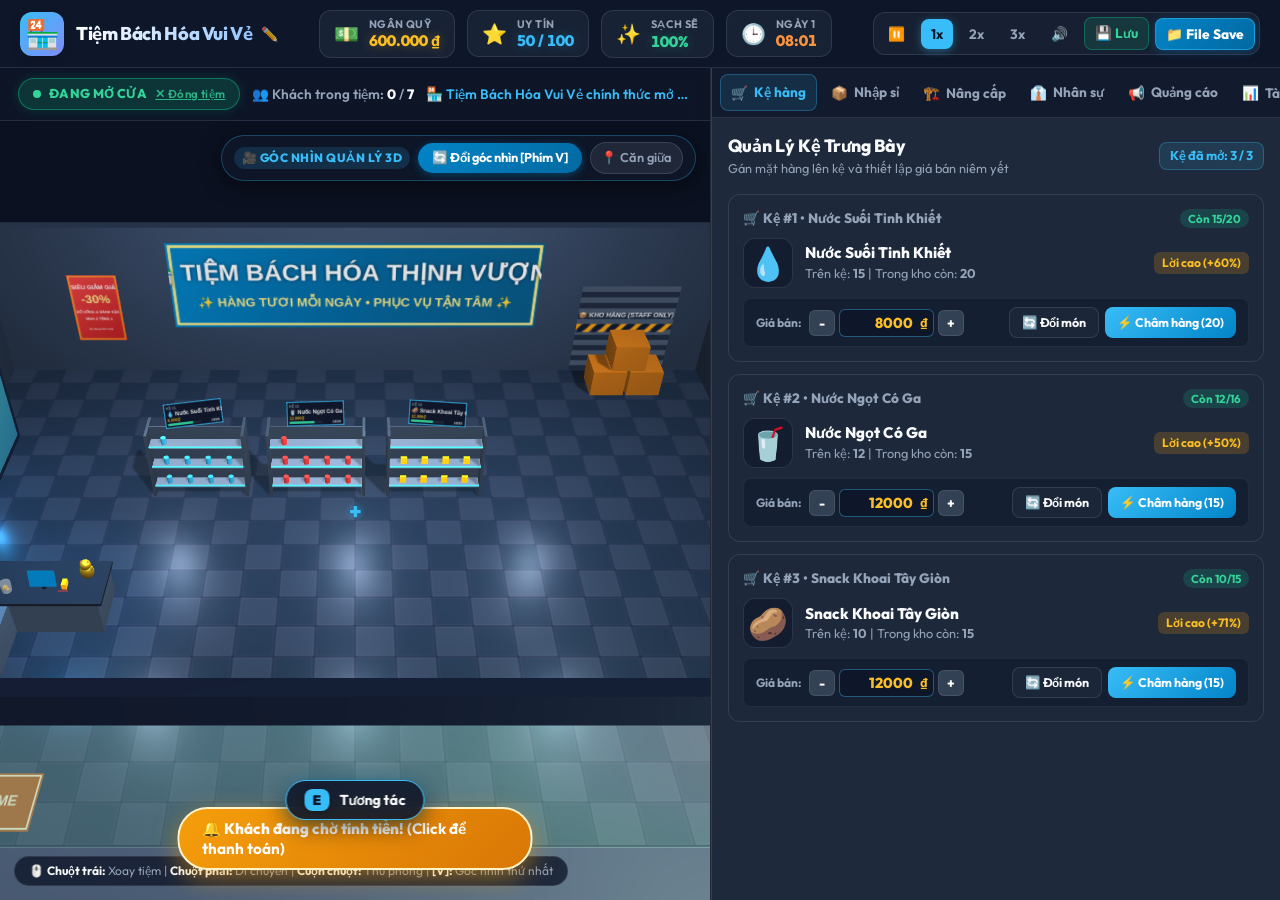
==== commit d12b9c7c: "feat(shopkeeping_sim): upgrade to 3D store engine, anti-theft system & save file manager" ====
--- a/shopkeeping_sim/index.html
+++ b/shopkeeping_sim/index.html
@@ -63,6 +63,7 @@
         <button id="btn-speed-3" class="btn-ctrl" title="Tốc độ 3x">3x</button>
         <button id="btn-audio-toggle" class="btn-ctrl" title="Bật/Tắt âm thanh">🔊</button>
         <button id="btn-quick-save" class="btn-ctrl btn-save-quick" title="Lưu game ngay lập tức">💾 Lưu</button>
+        <button id="btn-header-save-file" class="btn-ctrl btn-save-file" title="Xuất / Nhập file save để chơi tiếp">📁 File Save</button>
       </div>
     </header>
 
@@ -104,6 +105,51 @@
                 <button id="btn-overlay-reopen" class="btn-primary-small">🟢 Mở Cửa Đón Khách</button>
                 <button id="btn-overlay-endday" class="btn-secondary-small">🌙 Kết Thúc Ngày Sớm</button>
               </div>
+          <!-- QTE EMERGENCY DOOR SLAM (ANTI-DASHER) -->
+          <div id="qte-dasher-overlay" class="qte-overlay hidden">
+            <div class="qte-card">
+              <div class="qte-header">
+                <span class="qte-alert-icon">🚨</span>
+                <div>
+                  <h3 class="qte-title">BÁO ĐỘNG: KHÁCH ĐANG CHẠY LÀNG!</h3>
+                  <p class="qte-subtitle">Tên trộm vừa cướp món hàng và đang phi nước đại ra cửa!</p>
+                </div>
+              </div>
+              <div class="qte-timer-bar-container">
+                <div id="qte-timer-bar" class="qte-timer-bar"></div>
+              </div>
+              <div class="qte-actions">
+                <button id="btn-qte-slam-door" class="btn-qte-primary">
+                  🚪 ĐÓNG CỬA SẬP KHẨN CẤP <span class="qte-key-hint">[SPACE]</span>
+                </button>
+                <button id="btn-qte-throw-broom" class="btn-qte-secondary">
+                  🧹 Ném Chổi Ngáng Chân
+                </button>
+              </div>
+            </div>
+          </div>
+
+          <!-- SCAMMER VERIFICATION POPUP (POS FRAUD CHECK) -->
+          <div id="scammer-modal-overlay" class="scammer-overlay hidden">
+            <div class="scammer-card">
+              <div class="scammer-header">
+                <span class="scammer-icon">🕵️</span>
+                <div>
+                  <h3 class="scammer-title">NGHI VẤN GIAN LẬN THANH TOÁN!</h3>
+                  <p id="scammer-reason-text">Tem giá bị tráo hoặc khách cố tình đưa tiền giả!</p>
+                </div>
+              </div>
+              <div class="scammer-details" id="scammer-details-content">
+                <!-- dynamic comparison details -->
+              </div>
+              <div class="scammer-actions">
+                <button id="btn-scammer-reject" class="btn-scammer-danger">
+                  🚨 BẮT QUẢ TANG & TỪ CHỐI
+                </button>
+                <button id="btn-scammer-accept" class="btn-scammer-secondary">
+                  ✓ Bỏ Qua Cho Khách
+                </button>
+              </div>
             </div>
           </div>
         </div>
@@ -392,12 +438,88 @@
     </div>
   </div>
 
+  <!-- MODAL: SAVE / LOAD GAME MANAGER -->
+  <div id="modal-save-manager" class="modal-backdrop hidden">
+    <div class="modal-card save-manager-modal">
+      <div class="modal-header">
+        <div class="save-title-icon">💾</div>
+        <div>
+          <h2>Quản Lý Lưu & Tải Tiến Trình Game</h2>
+          <p class="save-modal-subtitle">Tải file lưu (.json) về máy tính hoặc nạp file để tiếp tục chơi bất cứ lúc nào</p>
+        </div>
+        <button id="btn-close-save-modal" class="btn-close-modal">✕</button>
+      </div>
+
+      <div class="modal-body">
+        <!-- Current Save Status Card -->
+        <div class="current-save-card">
+          <div class="save-stat-item">
+            <span class="save-stat-label">Cửa hàng:</span>
+            <span id="save-info-name" class="save-stat-val text-cyan">Tiệm Tạp Hóa</span>
+          </div>
+          <div class="save-stat-item">
+            <span class="save-stat-label">Tiến trình:</span>
+            <span id="save-info-day-time" class="save-stat-val text-orange">Ngày 1 - 08:00</span>
+          </div>
+          <div class="save-stat-item">
+            <span class="save-stat-label">Ngân quỹ:</span>
+            <span id="save-info-money" class="save-stat-val text-gold">500.000 ₫</span>
+          </div>
+          <div class="save-stat-item">
+            <span class="save-stat-label">Uy tín & Kệ hàng:</span>
+            <span id="save-info-rep" class="save-stat-val text-green">50⭐ • 3 Kệ</span>
+          </div>
+        </div>
+
+        <!-- Action Grid: Export (Save) vs Import (Load) -->
+        <div class="save-actions-grid">
+          <!-- 1. Export File -->
+          <div class="save-action-card">
+            <div class="action-card-header">
+              <span class="action-icon">📤</span>
+              <div>
+                <h4>Xuất File Save Về Máy</h4>
+                <p>Tải toàn bộ tiến trình hiện tại thành file <code>.json</code> để lưu trữ an toàn</p>
+              </div>
+            </div>
+            <button id="btn-modal-export" class="btn-save-action export-btn">
+              📥 Tải File Save Về Máy (.json)
+            </button>
+          </div>
+
+          <!-- 2. Import File -->
+          <div class="save-action-card">
+            <div class="action-card-header">
+              <span class="action-icon">📥</span>
+              <div>
+                <h4>Nạp File Save Để Chơi Tiếp</h4>
+                <p>Chọn file <code>.json</code> từ máy tính hoặc kéo thả vào khung bên dưới</p>
+              </div>
+            </div>
+            <div id="drop-zone-save" class="drop-zone-box">
+              <span class="drop-zone-icon">📁</span>
+              <span class="drop-zone-text">Bấm chọn file hoặc Kéo & Thả file <b>.json</b> vào đây</span>
+              <input type="file" id="file-input-save-modal" accept=".json" class="hidden">
+            </div>
+          </div>
+        </div>
+
+        <div class="save-tips-box">
+          💡 <b>Mẹo:</b> File save chứa 100% dữ liệu (tiền mặt, kho hàng, nâng cấp an ninh, nhân viên đã thuê, camera 3D). Bạn có thể copy file này sang máy tính khác hoặc trình duyệt khác để chơi tiếp mà không sợ mất!
+        </div>
+      </div>
+    </div>
+  </div>
+
   <!-- HIDDEN FILE INPUT FOR IMPORT -->
   <input type="file" id="file-input-save" accept=".json" style="display: none;">
 
   <!-- SCRIPTS -->
+  <script src="lib/three.min.js"></script>
+  <script src="lib/OrbitControls.js"></script>
   <script src="audio.js"></script>
   <script src="data.js"></script>
+  <script src="shop3d.js"></script>
   <script src="game.js"></script>
 </body>
 </html>
--- a/shopkeeping_sim/style.css
+++ b/shopkeeping_sim/style.css
@@ -1540,3 +1540,577 @@
     flex: 1;
   }
 }
+
+/* 3D VIEWPORT & HUD CONTROLS */
+#three-viewport {
+  position: absolute;
+  top: 0;
+  left: 0;
+  width: 100%;
+  height: 100%;
+  outline: none;
+  cursor: grab;
+}
+#three-viewport:active {
+  cursor: grabbing;
+}
+
+.camera-toolbar-3d {
+  position: absolute;
+  top: 14px;
+  right: 14px;
+  display: flex;
+  align-items: center;
+  gap: 8px;
+  background: rgba(15, 23, 42, 0.85);
+  backdrop-filter: blur(8px);
+  padding: 6px 12px;
+  border-radius: 30px;
+  border: 1px solid rgba(56, 189, 248, 0.3);
+  box-shadow: 0 4px 20px rgba(0, 0, 0, 0.5);
+  z-index: 40;
+}
+
+.cam-badge {
+  font-size: 0.75rem;
+  font-weight: 800;
+  color: #38bdf8;
+  letter-spacing: 0.5px;
+  padding: 3px 8px;
+  background: rgba(56, 189, 248, 0.15);
+  border-radius: 20px;
+}
+
+.cam-btn {
+  background: linear-gradient(135deg, #0284c7, #0369a1);
+  color: #ffffff;
+  border: none;
+  font-size: 0.8rem;
+  font-weight: 700;
+  padding: 6px 14px;
+  border-radius: 20px;
+  cursor: pointer;
+  transition: all 0.2s ease;
+  box-shadow: 0 2px 8px rgba(2, 132, 199, 0.4);
+}
+.cam-btn:hover {
+  background: linear-gradient(135deg, #38bdf8, #0284c7);
+  transform: translateY(-1px);
+  box-shadow: 0 4px 14px rgba(56, 189, 248, 0.5);
+}
+
+.cam-btn-secondary {
+  background: rgba(255, 255, 255, 0.08);
+  color: #94a3b8;
+  border: 1px solid rgba(255, 255, 255, 0.12);
+  font-size: 0.8rem;
+  font-weight: 600;
+  padding: 6px 10px;
+  border-radius: 20px;
+  cursor: pointer;
+  transition: all 0.2s;
+}
+.cam-btn-secondary:hover {
+  background: rgba(255, 255, 255, 0.16);
+  color: #ffffff;
+}
+
+/* FPS Crosshair */
+.fps-crosshair {
+  position: absolute;
+  top: 50%;
+  left: 50%;
+  transform: translate(-50%, -50%);
+  width: 24px;
+  height: 24px;
+  pointer-events: none;
+  z-index: 45;
+  display: flex;
+  align-items: center;
+  justify-content: center;
+}
+.fps-crosshair span {
+  color: #38bdf8;
+  font-size: 22px;
+  font-weight: 900;
+  text-shadow: 0 0 6px rgba(56, 189, 248, 0.8), 0 0 2px #000;
+}
+
+/* FPS Interaction Prompt */
+.fps-interact-prompt {
+  position: absolute;
+  bottom: 80px;
+  left: 50%;
+  transform: translateX(-50%);
+  background: rgba(15, 23, 42, 0.9);
+  backdrop-filter: blur(10px);
+  border: 1.5px solid #38bdf8;
+  color: #ffffff;
+  padding: 8px 18px;
+  border-radius: 30px;
+  font-size: 0.9rem;
+  font-weight: 700;
+  display: flex;
+  align-items: center;
+  gap: 10px;
+  box-shadow: 0 6px 25px rgba(0, 0, 0, 0.6), 0 0 15px rgba(56, 189, 248, 0.4);
+  z-index: 50;
+  animation: promptPulse 1.5s infinite alternate;
+  pointer-events: none;
+}
+@keyframes promptPulse {
+  0% { transform: translateX(-50%) scale(1); }
+  100% { transform: translateX(-50%) scale(1.04); }
+}
+
+.key-badge {
+  background: #38bdf8;
+  color: #0f172a;
+  padding: 2px 8px;
+  border-radius: 8px;
+  font-weight: 900;
+  font-size: 0.85rem;
+  box-shadow: 0 2px 6px rgba(0,0,0,0.3);
+}
+
+/* Hint overlay at bottom left of 3D viewport */
+.view-mode-hint {
+  position: absolute;
+  bottom: 14px;
+  left: 14px;
+  background: rgba(15, 23, 42, 0.8);
+  backdrop-filter: blur(6px);
+  border: 1px solid rgba(255, 255, 255, 0.1);
+  color: #94a3b8;
+  font-size: 0.75rem;
+  padding: 6px 14px;
+  border-radius: 20px;
+  z-index: 35;
+  pointer-events: none;
+}
+.view-mode-hint b {
+  color: #f8fafc;
+}
+
+/* QTE EMERGENCY DOOR SLAM OVERLAY */
+.qte-overlay {
+  position: absolute;
+  top: 0;
+  left: 0;
+  right: 0;
+  bottom: 0;
+  background: rgba(15, 23, 42, 0.7);
+  backdrop-filter: blur(8px);
+  display: flex;
+  align-items: center;
+  justify-content: center;
+  z-index: 100;
+  animation: fadeIn 0.2s ease;
+}
+
+.qte-card {
+  background: linear-gradient(145deg, #1e293b, #0f172a);
+  border: 2px solid #ef4444;
+  box-shadow: 0 10px 40px rgba(239, 68, 68, 0.4), 0 0 25px rgba(239, 68, 68, 0.3);
+  padding: 24px;
+  border-radius: 20px;
+  max-width: 480px;
+  width: 90%;
+  text-align: center;
+  animation: qteBounce 0.3s ease;
+}
+@keyframes qteBounce {
+  0% { transform: scale(0.85); opacity: 0; }
+  100% { transform: scale(1); opacity: 1; }
+}
+
+.qte-header {
+  display: flex;
+  align-items: center;
+  gap: 14px;
+  text-align: left;
+  margin-bottom: 16px;
+}
+.qte-alert-icon {
+  font-size: 2.5rem;
+  animation: alarmPulse 0.5s infinite alternate;
+}
+@keyframes alarmPulse {
+  0% { transform: scale(1); }
+  100% { transform: scale(1.25); filter: drop-shadow(0 0 10px #ef4444); }
+}
+
+.qte-title {
+  font-size: 1.15rem;
+  font-weight: 900;
+  color: #ef4444;
+  margin: 0;
+  letter-spacing: 0.5px;
+}
+.qte-subtitle {
+  font-size: 0.85rem;
+  color: #94a3b8;
+  margin: 4px 0 0 0;
+}
+
+.qte-timer-bar-container {
+  width: 100%;
+  height: 12px;
+  background: rgba(255, 255, 255, 0.1);
+  border-radius: 10px;
+  overflow: hidden;
+  margin-bottom: 20px;
+  border: 1px solid rgba(239, 68, 68, 0.4);
+}
+.qte-timer-bar {
+  height: 100%;
+  width: 100%;
+  background: linear-gradient(90deg, #ef4444, #f59e0b);
+  border-radius: 10px;
+  transition: width 0.1s linear;
+}
+
+.qte-actions {
+  display: flex;
+  gap: 10px;
+}
+.btn-qte-primary {
+  flex: 2;
+  background: linear-gradient(135deg, #dc2626, #b91c1c);
+  color: #ffffff;
+  border: none;
+  padding: 12px 18px;
+  border-radius: 12px;
+  font-size: 0.95rem;
+  font-weight: 900;
+  cursor: pointer;
+  box-shadow: 0 4px 15px rgba(220, 38, 38, 0.5);
+  display: flex;
+  align-items: center;
+  justify-content: center;
+  gap: 8px;
+  transition: all 0.15s ease;
+}
+.btn-qte-primary:hover {
+  background: linear-gradient(135deg, #ef4444, #dc2626);
+  transform: scale(1.03);
+  box-shadow: 0 6px 22px rgba(239, 68, 68, 0.6);
+}
+.qte-key-hint {
+  background: rgba(0, 0, 0, 0.35);
+  padding: 2px 6px;
+  border-radius: 6px;
+  font-size: 0.75rem;
+  border: 1px solid rgba(255, 255, 255, 0.3);
+}
+
+.btn-qte-secondary {
+  flex: 1;
+  background: rgba(255, 255, 255, 0.08);
+  border: 1px solid rgba(255, 255, 255, 0.15);
+  color: #e2e8f0;
+  padding: 12px 14px;
+  border-radius: 12px;
+  font-size: 0.85rem;
+  font-weight: 700;
+  cursor: pointer;
+  transition: all 0.15s;
+}
+.btn-qte-secondary:hover {
+  background: rgba(255, 255, 255, 0.16);
+}
+
+/* SCAMMER FRAUD CHECK MODAL */
+.scammer-overlay {
+  position: absolute;
+  top: 0;
+  left: 0;
+  right: 0;
+  bottom: 0;
+  background: rgba(15, 23, 42, 0.75);
+  backdrop-filter: blur(8px);
+  display: flex;
+  align-items: center;
+  justify-content: center;
+  z-index: 100;
+  animation: fadeIn 0.2s ease;
+}
+
+.scammer-card {
+  background: linear-gradient(145deg, #1e293b, #0f172a);
+  border: 2px solid #a855f7;
+  box-shadow: 0 10px 40px rgba(168, 85, 247, 0.35);
+  padding: 24px;
+  border-radius: 20px;
+  max-width: 500px;
+  width: 90%;
+  text-align: left;
+}
+
+.scammer-header {
+  display: flex;
+  align-items: center;
+  gap: 14px;
+  margin-bottom: 16px;
+}
+.scammer-icon {
+  font-size: 2.2rem;
+}
+.scammer-title {
+  font-size: 1.15rem;
+  font-weight: 900;
+  color: #c084fc;
+  margin: 0;
+}
+#scammer-reason-text {
+  font-size: 0.85rem;
+  color: #94a3b8;
+  margin: 4px 0 0 0;
+}
+
+.scammer-details {
+  background: rgba(0, 0, 0, 0.35);
+  border-radius: 12px;
+  padding: 14px;
+  margin-bottom: 18px;
+  border: 1px solid rgba(255, 255, 255, 0.08);
+}
+.fraud-row {
+  display: flex;
+  justify-content: space-between;
+  margin-bottom: 8px;
+  font-size: 0.88rem;
+}
+.fraud-label {
+  color: #94a3b8;
+}
+.fraud-val {
+  font-weight: 800;
+}
+.fraud-alert-box {
+  background: rgba(239, 68, 68, 0.15);
+  border: 1px solid rgba(239, 68, 68, 0.4);
+  color: #f87171;
+  padding: 8px 12px;
+  border-radius: 8px;
+  font-size: 0.82rem;
+  font-weight: 700;
+  margin-top: 10px;
+  display: flex;
+  align-items: center;
+  gap: 8px;
+}
+
+.scammer-actions {
+  display: flex;
+  gap: 10px;
+}
+.btn-scammer-danger {
+  flex: 1.2;
+  background: linear-gradient(135deg, #a855f7, #7e22ce);
+  color: #ffffff;
+  border: none;
+  padding: 12px 16px;
+  border-radius: 12px;
+  font-size: 0.9rem;
+  font-weight: 900;
+  cursor: pointer;
+  box-shadow: 0 4px 15px rgba(168, 85, 247, 0.4);
+  transition: all 0.15s ease;
+}
+.btn-scammer-danger:hover {
+  background: linear-gradient(135deg, #c084fc, #a855f7);
+  transform: scale(1.02);
+}
+.btn-scammer-secondary {
+  flex: 1;
+  background: rgba(255, 255, 255, 0.08);
+  border: 1px solid rgba(255, 255, 255, 0.15);
+  color: #cbd5e1;
+  padding: 12px 14px;
+  border-radius: 12px;
+  font-size: 0.85rem;
+  font-weight: 700;
+  cursor: pointer;
+}
+.btn-scammer-secondary:hover {
+  background: rgba(255, 255, 255, 0.16);
+}
+
+/* SAVE MANAGER MODAL & HEADER BUTTON */
+.btn-save-file {
+  background: linear-gradient(135deg, #0284c7, #0369a1) !important;
+  color: #ffffff !important;
+  font-weight: 800 !important;
+  border: 1px solid rgba(56, 189, 248, 0.5) !important;
+  box-shadow: 0 2px 10px rgba(2, 132, 199, 0.35);
+  transition: all 0.2s ease;
+}
+.btn-save-file:hover {
+  background: linear-gradient(135deg, #38bdf8, #0284c7) !important;
+  transform: translateY(-2px);
+  box-shadow: 0 4px 14px rgba(56, 189, 248, 0.5);
+}
+
+.save-manager-modal {
+  max-width: 650px;
+  background: linear-gradient(160deg, #1e293b, #0f172a);
+  border: 1px solid rgba(56, 189, 248, 0.35);
+  box-shadow: 0 20px 60px rgba(0, 0, 0, 0.7);
+}
+
+.save-title-icon {
+  font-size: 34px;
+  background: rgba(56, 189, 248, 0.15);
+  border-radius: 12px;
+  width: 52px;
+  height: 52px;
+  display: flex;
+  align-items: center;
+  justify-content: center;
+  border: 1px solid rgba(56, 189, 248, 0.3);
+}
+
+.save-modal-subtitle {
+  font-size: 0.82rem;
+  color: #94a3b8;
+  margin-top: 4px;
+}
+
+.current-save-card {
+  display: grid;
+  grid-template-columns: repeat(2, 1fr);
+  gap: 10px;
+  background: rgba(15, 23, 42, 0.75);
+  border: 1px solid rgba(255, 255, 255, 0.08);
+  border-radius: 12px;
+  padding: 14px 18px;
+  margin-bottom: 16px;
+}
+
+.save-stat-item {
+  display: flex;
+  flex-direction: column;
+  gap: 3px;
+}
+.save-stat-label {
+  font-size: 0.76rem;
+  color: #94a3b8;
+  text-transform: uppercase;
+  font-weight: 700;
+  letter-spacing: 0.5px;
+}
+.save-stat-val {
+  font-size: 1rem;
+  font-weight: 800;
+}
+
+.save-actions-grid {
+  display: grid;
+  grid-template-columns: 1fr 1fr;
+  gap: 14px;
+  margin-bottom: 14px;
+}
+
+.save-action-card {
+  background: rgba(30, 41, 59, 0.7);
+  border: 1px solid rgba(255, 255, 255, 0.08);
+  border-radius: 14px;
+  padding: 16px;
+  display: flex;
+  flex-direction: column;
+  justify-content: space-between;
+  gap: 14px;
+  transition: all 0.2s ease;
+}
+.save-action-card:hover {
+  border-color: rgba(56, 189, 248, 0.35);
+  background: rgba(30, 41, 59, 0.95);
+}
+
+.action-card-header {
+  display: flex;
+  gap: 12px;
+  align-items: flex-start;
+}
+.action-card-header .action-icon {
+  font-size: 26px;
+  background: rgba(255, 255, 255, 0.06);
+  border-radius: 10px;
+  width: 44px;
+  height: 44px;
+  display: flex;
+  align-items: center;
+  justify-content: center;
+  flex-shrink: 0;
+}
+.action-card-header h4 {
+  font-size: 0.95rem;
+  margin: 0 0 4px 0;
+  color: #f8fafc;
+}
+.action-card-header p {
+  font-size: 0.78rem;
+  color: #94a3b8;
+  margin: 0;
+  line-height: 1.35;
+}
+
+.btn-save-action {
+  width: 100%;
+  padding: 12px;
+  border-radius: 10px;
+  font-size: 0.88rem;
+  font-weight: 800;
+  cursor: pointer;
+  border: none;
+  transition: all 0.2s ease;
+}
+
+.export-btn {
+  background: linear-gradient(135deg, #10b981, #059669);
+  color: #ffffff;
+  box-shadow: 0 4px 15px rgba(16, 185, 129, 0.3);
+}
+.export-btn:hover {
+  background: linear-gradient(135deg, #34d399, #10b981);
+  transform: scale(1.02);
+}
+
+.drop-zone-box {
+  border: 2px dashed rgba(56, 189, 248, 0.4);
+  border-radius: 10px;
+  padding: 16px 12px;
+  text-align: center;
+  background: rgba(2, 132, 199, 0.08);
+  cursor: pointer;
+  transition: all 0.2s ease;
+  display: flex;
+  flex-direction: column;
+  align-items: center;
+  gap: 6px;
+}
+.drop-zone-box:hover, .drop-zone-box.drag-over {
+  border-color: #38bdf8;
+  background: rgba(2, 132, 199, 0.2);
+  transform: scale(1.02);
+}
+.drop-zone-icon {
+  font-size: 28px;
+}
+.drop-zone-text {
+  font-size: 0.8rem;
+  color: #cbd5e1;
+  line-height: 1.3;
+}
+
+.save-tips-box {
+  background: rgba(251, 191, 36, 0.1);
+  border: 1px solid rgba(251, 191, 36, 0.25);
+  color: #fef08a;
+  padding: 10px 14px;
+  border-radius: 10px;
+  font-size: 0.8rem;
+  line-height: 1.4;
+}
+
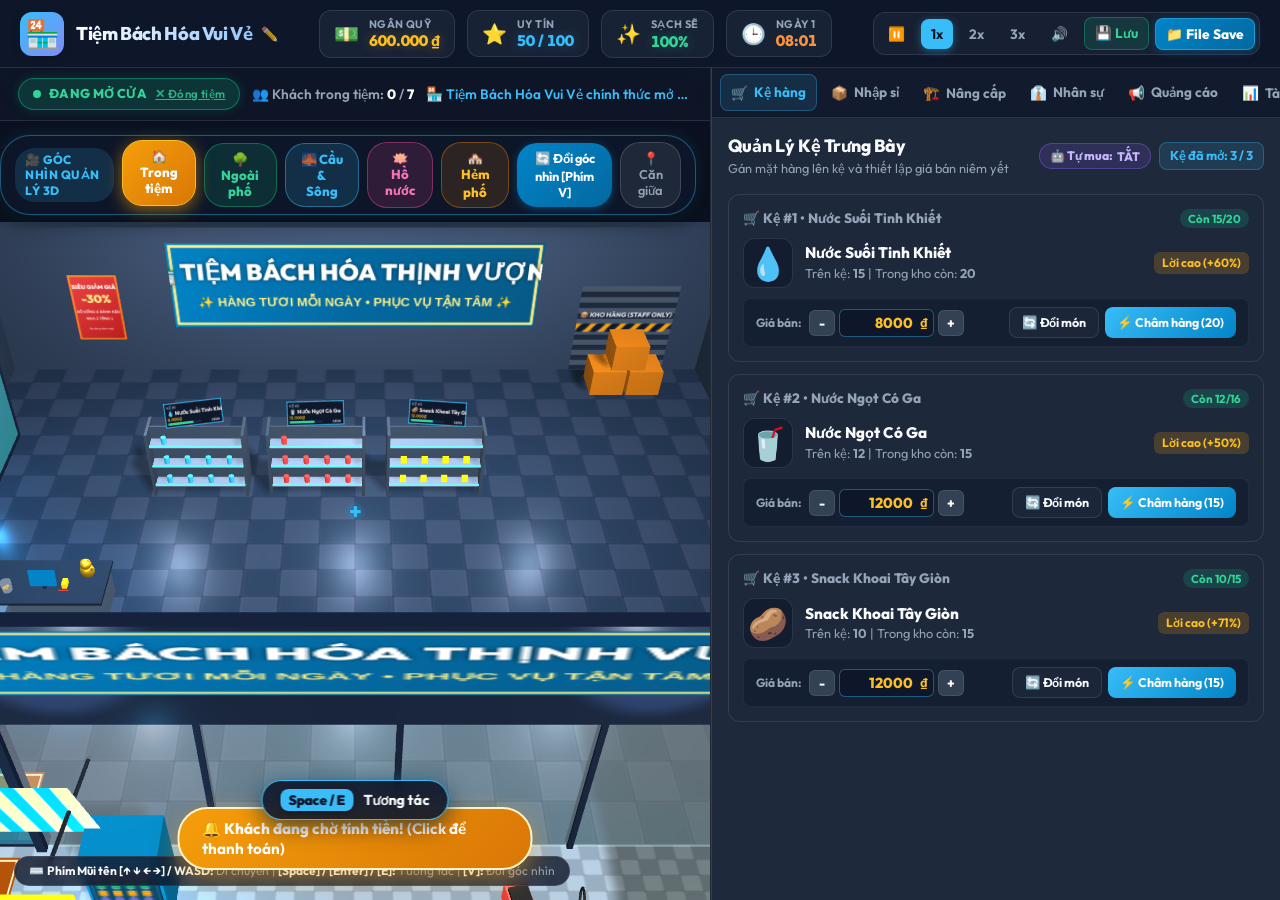
==== commit 96b56956: "feat: add automatic wholesale purchasing and auto-stock system (Tu Dong Mua Hang)" ====
--- a/shopkeeping_sim/index.html
+++ b/shopkeeping_sim/index.html
@@ -175,6 +175,12 @@
           <button id="btn-quick-restock" class="btn-action pulse" title="Xếp tự động toàn bộ hàng từ kho lên các kệ còn trống">
             ⚡ Xếp nhanh lên kệ
           </button>
+          <button id="btn-toggle-autobuy" class="btn-action-autobuy" title="Bật/Tắt hệ thống tự động mua hàng từ chợ sỉ khi kho/kệ sắp hết">
+            🤖 Tự mua: <span id="autobuy-status-badge">TẮT</span>
+          </button>
+          <button id="btn-instant-autobuy" class="btn-action-autobuy-fill" title="Tự động tính toán và mua đầy đủ tất cả mặt hàng đang bán trên kệ">
+            ⚡ Tự mua lấp đầy
+          </button>
           <button id="btn-clean-store" class="btn-action-secondary" title="Dọn rác, lau sàn tiệm (+10% sạch sẽ)">
             🧹 Quét dọn quán
           </button>
@@ -223,7 +229,12 @@
                 <h3>Quản Lý Kệ Trưng Bày</h3>
                 <p class="subtext">Gán mặt hàng lên kệ và thiết lập giá bán niêm yết</p>
               </div>
-              <span class="shelf-count-badge" id="shelf-usage-badge">Kệ: 3 / 3</span>
+              <div class="shelf-header-right">
+                <button id="btn-shelf-toggle-autobuy" class="btn-chip-autobuy" title="Bật/Tắt tự động mua hàng từ chợ sỉ khi kho/kệ sắp hết">
+                  🤖 Tự mua: <span id="shelf-autobuy-status">TẮT</span>
+                </button>
+                <span class="shelf-count-badge" id="shelf-usage-badge">Kệ: 3 / 3</span>
+              </div>
             </div>
 
             <!-- Shelf Grid -->
@@ -241,6 +252,28 @@
               </div>
               <div class="warehouse-badge">
                 Kho: <span id="wh-used">0</span> / <span id="wh-max">50</span>
+              </div>
+            </div>
+
+            <!-- AUTO BUY CONTROL BANNER -->
+            <div class="autobuy-banner" id="autobuy-market-banner">
+              <div class="autobuy-banner-info">
+                <div class="autobuy-banner-icon">🤖</div>
+                <div class="autobuy-banner-text">
+                  <div class="autobuy-banner-title">
+                    <h4>Hệ Thống Tự Động Mua Hàng Sỉ (Auto-Order)</h4>
+                    <span id="banner-autobuy-pill" class="badge-status-off">ĐANG TẮT</span>
+                  </div>
+                  <p class="subtext">Tự động đặt mua thêm các mặt hàng đang bày bán khi tồn kho sắp hết, không lo đứt hàng!</p>
+                </div>
+              </div>
+              <div class="autobuy-banner-actions">
+                <button id="btn-banner-toggle-autobuy" class="btn-action-toggle-autobuy">
+                  🤖 Bật Tự Động Mua
+                </button>
+                <button id="btn-banner-instant-autobuy" class="btn-action-instant-fill" title="Tự động mua ngay tất cả các món đang thiếu cho các kệ">
+                  ⚡ Mua tự động tất cả
+                </button>
               </div>
             </div>
 
--- a/shopkeeping_sim/style.css
+++ b/shopkeeping_sim/style.css
@@ -1562,13 +1562,13 @@
   display: flex;
   align-items: center;
   gap: 8px;
-  background: rgba(15, 23, 42, 0.85);
-  backdrop-filter: blur(8px);
-  padding: 6px 12px;
+  background: rgba(15, 23, 42, 0.92);
+  backdrop-filter: blur(12px);
+  padding: 6px 14px;
   border-radius: 30px;
-  border: 1px solid rgba(56, 189, 248, 0.3);
-  box-shadow: 0 4px 20px rgba(0, 0, 0, 0.5);
-  z-index: 40;
+  border: 1px solid rgba(56, 189, 248, 0.4);
+  box-shadow: 0 4px 24px rgba(0, 0, 0, 0.6), 0 0 15px rgba(56, 189, 248, 0.2);
+  z-index: 60;
 }
 
 .cam-badge {
@@ -1576,10 +1576,91 @@
   font-weight: 800;
   color: #38bdf8;
   letter-spacing: 0.5px;
-  padding: 3px 8px;
+  padding: 4px 10px;
   background: rgba(56, 189, 248, 0.15);
   border-radius: 20px;
 }
+
+/* Distinctive View Switch Buttons */
+.cam-btn-view {
+  display: inline-flex;
+  align-items: center;
+  gap: 6px;
+  font-size: 0.82rem;
+  font-weight: 800;
+  padding: 7px 15px;
+  border-radius: 20px;
+  cursor: pointer;
+  transition: all 0.2s cubic-bezier(0.4, 0, 0.2, 1);
+  border: 1px solid transparent;
+  user-select: none;
+}
+
+.cam-btn-indoor {
+  background: rgba(245, 158, 11, 0.15);
+  color: #fbbf24;
+  border-color: rgba(245, 158, 11, 0.45);
+}
+.cam-btn-indoor:hover, .cam-btn-indoor.active {
+  background: linear-gradient(135deg, #f59e0b, #d97706);
+  color: #ffffff;
+  border-color: #fbbf24;
+  transform: translateY(-2px);
+  box-shadow: 0 4px 16px rgba(245, 158, 11, 0.55);
+}
+
+.cam-btn-outdoor {
+  background: rgba(16, 185, 129, 0.15);
+  color: #34d399;
+  border-color: rgba(16, 185, 129, 0.45);
+}
+.cam-btn-outdoor:hover, .cam-btn-outdoor.active {
+  background: linear-gradient(135deg, #10b981, #059669);
+  color: #ffffff;
+  border-color: #34d399;
+  transform: translateY(-2px);
+  box-shadow: 0 4px 16px rgba(16, 185, 129, 0.55);
+}
+
+.cam-btn-bridge {
+  background: rgba(56, 189, 248, 0.15);
+  color: #38bdf8;
+  border-color: rgba(56, 189, 248, 0.45);
+}
+.cam-btn-bridge:hover, .cam-btn-bridge.active {
+  background: linear-gradient(135deg, #0284c7, #0369a1);
+  color: #ffffff;
+  border-color: #38bdf8;
+  transform: translateY(-2px);
+  box-shadow: 0 4px 16px rgba(2, 132, 199, 0.55);
+}
+
+.cam-btn-lake {
+  background: rgba(236, 72, 153, 0.15);
+  color: #f472b6;
+  border-color: rgba(236, 72, 153, 0.45);
+}
+.cam-btn-lake:hover, .cam-btn-lake.active {
+  background: linear-gradient(135deg, #ec4899, #db2777);
+  color: #ffffff;
+  border-color: #f472b6;
+  transform: translateY(-2px);
+  box-shadow: 0 4px 16px rgba(236, 72, 153, 0.55);
+}
+
+.cam-btn-alley {
+  background: rgba(217, 119, 6, 0.15);
+  color: #fbbf24;
+  border-color: rgba(217, 119, 6, 0.45);
+}
+.cam-btn-alley:hover, .cam-btn-alley.active {
+  background: linear-gradient(135deg, #d97706, #b45309);
+  color: #ffffff;
+  border-color: #fbbf24;
+  transform: translateY(-2px);
+  box-shadow: 0 4px 16px rgba(217, 119, 6, 0.55);
+}
+
 
 .cam-btn {
   background: linear-gradient(135deg, #0284c7, #0369a1);
@@ -1587,7 +1668,7 @@
   border: none;
   font-size: 0.8rem;
   font-weight: 700;
-  padding: 6px 14px;
+  padding: 7px 14px;
   border-radius: 20px;
   cursor: pointer;
   transition: all 0.2s ease;
@@ -1602,17 +1683,18 @@
 .cam-btn-secondary {
   background: rgba(255, 255, 255, 0.08);
   color: #94a3b8;
-  border: 1px solid rgba(255, 255, 255, 0.12);
+  border: 1px solid rgba(255, 255, 255, 0.15);
   font-size: 0.8rem;
   font-weight: 600;
-  padding: 6px 10px;
+  padding: 7px 12px;
   border-radius: 20px;
   cursor: pointer;
   transition: all 0.2s;
 }
 .cam-btn-secondary:hover {
-  background: rgba(255, 255, 255, 0.16);
+  background: rgba(255, 255, 255, 0.18);
   color: #ffffff;
+  transform: translateY(-1px);
 }
 
 /* FPS Crosshair */
@@ -2114,3 +2196,214 @@
   line-height: 1.4;
 }
 
+/* AUTO BUY SYSTEM STYLES */
+.btn-action-autobuy {
+  background: linear-gradient(135deg, #8b5cf6, #6366f1);
+  color: #ffffff;
+  border: 1px solid rgba(196, 181, 253, 0.4);
+  font-weight: 700;
+  font-size: 0.85rem;
+  padding: 8px 14px;
+  border-radius: var(--radius-md);
+  cursor: pointer;
+  box-shadow: 0 4px 14px rgba(99, 102, 241, 0.35);
+  transition: all 0.2s ease;
+  display: inline-flex;
+  align-items: center;
+  gap: 6px;
+  user-select: none;
+}
+.btn-action-autobuy:hover {
+  transform: translateY(-2px);
+  box-shadow: 0 6px 20px rgba(139, 92, 246, 0.5);
+  background: linear-gradient(135deg, #a78bfa, #8b5cf6);
+}
+.btn-action-autobuy.active {
+  background: linear-gradient(135deg, #10b981, #059669);
+  border-color: #34d399;
+  box-shadow: 0 4px 16px rgba(16, 185, 129, 0.45);
+}
+
+.btn-action-autobuy-fill {
+  background: rgba(30, 41, 59, 0.9);
+  color: #f59e0b;
+  border: 1px solid rgba(245, 158, 11, 0.4);
+  font-weight: 700;
+  font-size: 0.83rem;
+  padding: 8px 12px;
+  border-radius: var(--radius-md);
+  cursor: pointer;
+  transition: all 0.2s ease;
+  user-select: none;
+}
+.btn-action-autobuy-fill:hover {
+  background: rgba(245, 158, 11, 0.18);
+  border-color: #fbbf24;
+  color: #fef08a;
+  transform: translateY(-2px);
+}
+
+.shelf-header-right {
+  display: flex;
+  align-items: center;
+  gap: 8px;
+}
+
+.btn-chip-autobuy {
+  background: rgba(139, 92, 246, 0.15);
+  border: 1px solid rgba(139, 92, 246, 0.4);
+  color: #c4b5fd;
+  font-size: 0.76rem;
+  font-weight: 800;
+  padding: 4px 10px;
+  border-radius: 20px;
+  cursor: pointer;
+  transition: all 0.2s;
+  display: inline-flex;
+  align-items: center;
+  gap: 4px;
+}
+.btn-chip-autobuy:hover {
+  background: rgba(139, 92, 246, 0.3);
+  color: #ffffff;
+}
+.btn-chip-autobuy.active {
+  background: rgba(16, 185, 129, 0.2);
+  border-color: #34d399;
+  color: #34d399;
+}
+
+/* Tab Market Auto-Buy Banner */
+.autobuy-banner {
+  background: linear-gradient(135deg, rgba(30, 41, 59, 0.95), rgba(15, 23, 42, 0.98));
+  border: 1px solid rgba(139, 92, 246, 0.35);
+  border-radius: 14px;
+  padding: 14px 18px;
+  margin-bottom: 14px;
+  display: flex;
+  justify-content: space-between;
+  align-items: center;
+  gap: 16px;
+  box-shadow: 0 4px 20px rgba(0, 0, 0, 0.3), inset 0 0 15px rgba(139, 92, 246, 0.08);
+  flex-wrap: wrap;
+}
+.autobuy-banner.active {
+  border-color: rgba(16, 185, 129, 0.5);
+  box-shadow: 0 4px 20px rgba(0, 0, 0, 0.3), inset 0 0 15px rgba(16, 185, 129, 0.1);
+}
+
+.autobuy-banner-info {
+  display: flex;
+  align-items: center;
+  gap: 14px;
+  flex: 1;
+  min-width: 260px;
+}
+.autobuy-banner-icon {
+  font-size: 32px;
+  width: 50px;
+  height: 50px;
+  border-radius: 12px;
+  background: rgba(139, 92, 246, 0.15);
+  border: 1px solid rgba(139, 92, 246, 0.3);
+  display: flex;
+  align-items: center;
+  justify-content: center;
+  flex-shrink: 0;
+}
+.autobuy-banner.active .autobuy-banner-icon {
+  background: rgba(16, 185, 129, 0.18);
+  border-color: rgba(16, 185, 129, 0.4);
+}
+
+.autobuy-banner-title {
+  display: flex;
+  align-items: center;
+  gap: 10px;
+  margin-bottom: 3px;
+}
+.autobuy-banner-title h4 {
+  margin: 0;
+  font-size: 0.95rem;
+  color: #f8fafc;
+  font-weight: 800;
+}
+
+.badge-status-on {
+  background: rgba(16, 185, 129, 0.2);
+  color: #34d399;
+  border: 1px solid rgba(16, 185, 129, 0.5);
+  font-size: 0.7rem;
+  font-weight: 800;
+  padding: 2px 8px;
+  border-radius: 12px;
+  letter-spacing: 0.5px;
+}
+.badge-status-off {
+  background: rgba(148, 163, 184, 0.15);
+  color: #94a3b8;
+  border: 1px solid rgba(148, 163, 184, 0.3);
+  font-size: 0.7rem;
+  font-weight: 800;
+  padding: 2px 8px;
+  border-radius: 12px;
+  letter-spacing: 0.5px;
+}
+
+.autobuy-banner-actions {
+  display: flex;
+  gap: 10px;
+  align-items: center;
+}
+
+.btn-action-toggle-autobuy {
+  background: linear-gradient(135deg, #8b5cf6, #6366f1);
+  color: #ffffff;
+  border: none;
+  font-size: 0.85rem;
+  font-weight: 800;
+  padding: 9px 16px;
+  border-radius: 10px;
+  cursor: pointer;
+  transition: all 0.2s ease;
+  box-shadow: 0 4px 14px rgba(99, 102, 241, 0.35);
+}
+.btn-action-toggle-autobuy:hover {
+  background: linear-gradient(135deg, #a78bfa, #8b5cf6);
+  transform: translateY(-2px);
+}
+.btn-action-toggle-autobuy.active {
+  background: linear-gradient(135deg, #10b981, #059669);
+  box-shadow: 0 4px 14px rgba(16, 185, 129, 0.4);
+}
+
+.btn-action-instant-fill {
+  background: rgba(245, 158, 11, 0.15);
+  color: #fbbf24;
+  border: 1px solid rgba(245, 158, 11, 0.4);
+  font-size: 0.82rem;
+  font-weight: 800;
+  padding: 9px 14px;
+  border-radius: 10px;
+  cursor: pointer;
+  transition: all 0.2s ease;
+}
+.btn-action-instant-fill:hover {
+  background: linear-gradient(135deg, #f59e0b, #d97706);
+  color: #ffffff;
+  border-color: #fbbf24;
+  transform: translateY(-2px);
+  box-shadow: 0 4px 14px rgba(245, 158, 11, 0.45);
+}
+
+.market-shelf-badge {
+  background: rgba(16, 185, 129, 0.15);
+  color: #34d399;
+  border: 1px solid rgba(16, 185, 129, 0.35);
+  font-size: 0.7rem;
+  font-weight: 800;
+  padding: 2px 7px;
+  border-radius: 10px;
+}
+
+
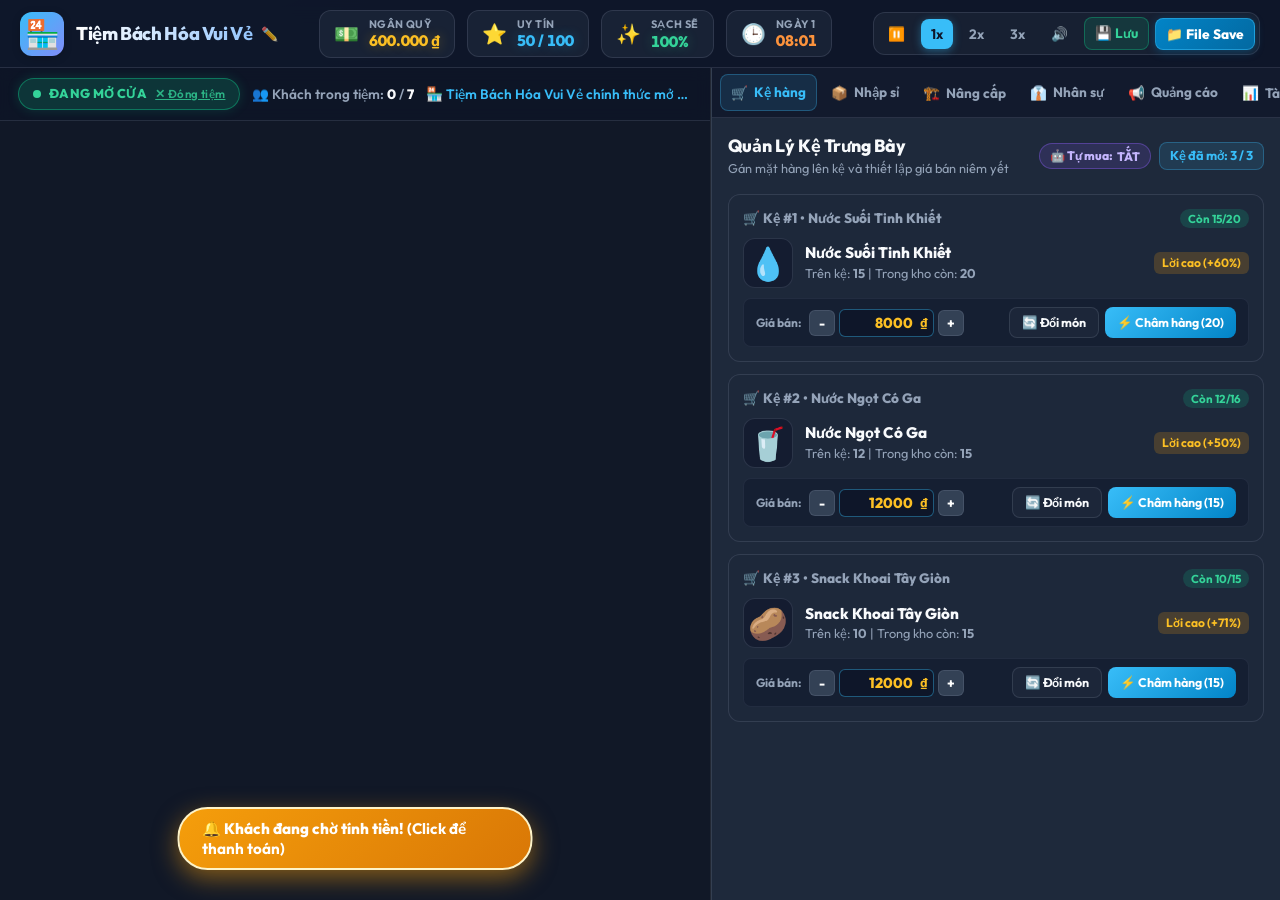
==== commit 9e5c786e: "fix: Remove power outage event and add dismiss button to event modal" ====
--- a/shopkeeping_sim/index.html
+++ b/shopkeeping_sim/index.html
@@ -446,6 +446,7 @@
   <!-- MODAL: RANDOM EVENT POPUP -->
   <div id="modal-event" class="modal-backdrop hidden">
     <div class="modal-card event-modal">
+      <button class="event-close-btn" id="btn-close-event-modal" title="Đóng bảng">✕</button>
       <div class="event-icon-badge" id="event-modal-icon">⚡</div>
       <h2 id="event-modal-title">Sự Kiện Bất Ngờ!</h2>
       <p id="event-modal-desc" class="event-desc">Nội dung sự kiện...</p>
--- a/shopkeeping_sim/style.css
+++ b/shopkeeping_sim/style.css
@@ -1363,6 +1363,29 @@
 .event-modal {
   text-align: center;
   align-items: center;
+  position: relative;
+}
+.event-close-btn {
+  position: absolute;
+  top: 14px;
+  right: 14px;
+  background: rgba(255, 255, 255, 0.08);
+  border: 1px solid rgba(255, 255, 255, 0.15);
+  color: #94a3b8;
+  font-size: 1.1rem;
+  border-radius: 50%;
+  width: 32px;
+  height: 32px;
+  display: flex;
+  align-items: center;
+  justify-content: center;
+  cursor: pointer;
+  transition: all 0.15s;
+}
+.event-close-btn:hover {
+  background: rgba(239, 68, 68, 0.2);
+  color: #f87171;
+  border-color: #ef4444;
 }
 .event-icon-badge {
   font-size: 48px;
@@ -1661,6 +1684,44 @@
   box-shadow: 0 4px 16px rgba(217, 119, 6, 0.55);
 }
 
+.cam-btn-tunnel {
+  background: rgba(168, 85, 247, 0.15);
+  color: #c084fc;
+  border-color: rgba(168, 85, 247, 0.45);
+}
+.cam-btn-tunnel:hover, .cam-btn-tunnel.active {
+  background: linear-gradient(135deg, #a855f7, #7e22ce);
+  color: #ffffff;
+  border-color: #c084fc;
+  transform: translateY(-2px);
+  box-shadow: 0 4px 16px rgba(168, 85, 247, 0.55);
+}
+
+.cam-btn-drypark {
+  background: rgba(249, 115, 22, 0.15);
+  color: #fb923c;
+  border-color: rgba(249, 115, 22, 0.45);
+}
+.cam-btn-drypark:hover, .cam-btn-drypark.active {
+  background: linear-gradient(135deg, #f97316, #ea580c);
+  color: #ffffff;
+  border-color: #fb923c;
+  transform: translateY(-2px);
+  box-shadow: 0 4px 16px rgba(249, 115, 22, 0.55);
+}
+
+.cam-btn-waterpark {
+  background: rgba(6, 182, 212, 0.15);
+  color: #22d3ee;
+  border-color: rgba(6, 182, 212, 0.45);
+}
+.cam-btn-waterpark:hover, .cam-btn-waterpark.active {
+  background: linear-gradient(135deg, #06b6d4, #0891b2);
+  color: #ffffff;
+  border-color: #22d3ee;
+  transform: translateY(-2px);
+  box-shadow: 0 4px 16px rgba(6, 182, 212, 0.55);
+}
 
 .cam-btn {
   background: linear-gradient(135deg, #0284c7, #0369a1);
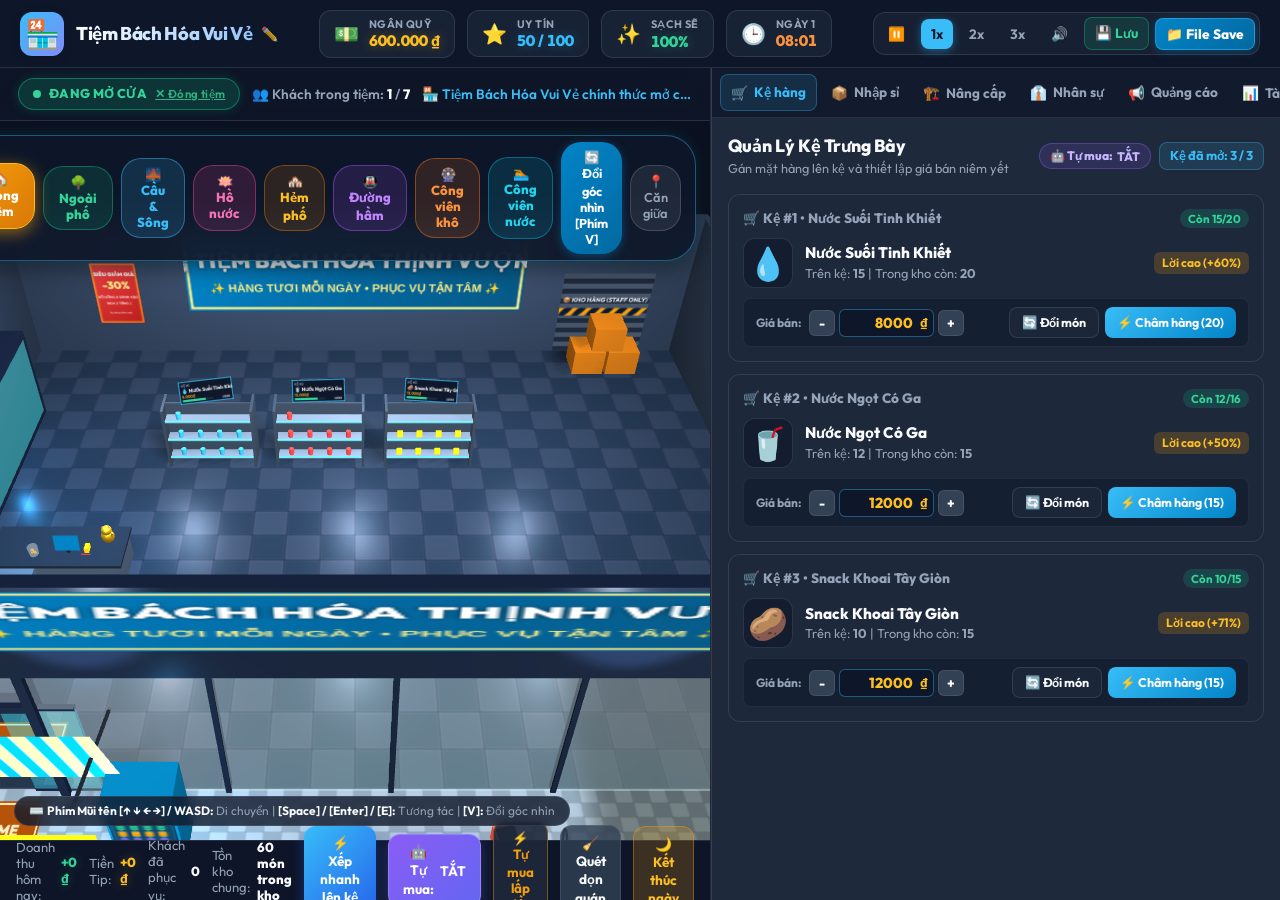
==== commit f409b2b7: "fix: Fix steelMat reference error and add global .hidden css rule to restore 3D viewport rendering" ====
--- a/shopkeeping_sim/index.html
+++ b/shopkeeping_sim/index.html
@@ -105,6 +105,8 @@
                 <button id="btn-overlay-reopen" class="btn-primary-small">🟢 Mở Cửa Đón Khách</button>
                 <button id="btn-overlay-endday" class="btn-secondary-small">🌙 Kết Thúc Ngày Sớm</button>
               </div>
+            </div>
+          </div>
           <!-- QTE EMERGENCY DOOR SLAM (ANTI-DASHER) -->
           <div id="qte-dasher-overlay" class="qte-overlay hidden">
             <div class="qte-card">
--- a/shopkeeping_sim/style.css
+++ b/shopkeeping_sim/style.css
@@ -40,6 +40,10 @@
   user-select: none;
 }
 
+.hidden {
+  display: none !important;
+}
+
 body {
   background-color: var(--bg-dark);
   color: var(--text-main);
